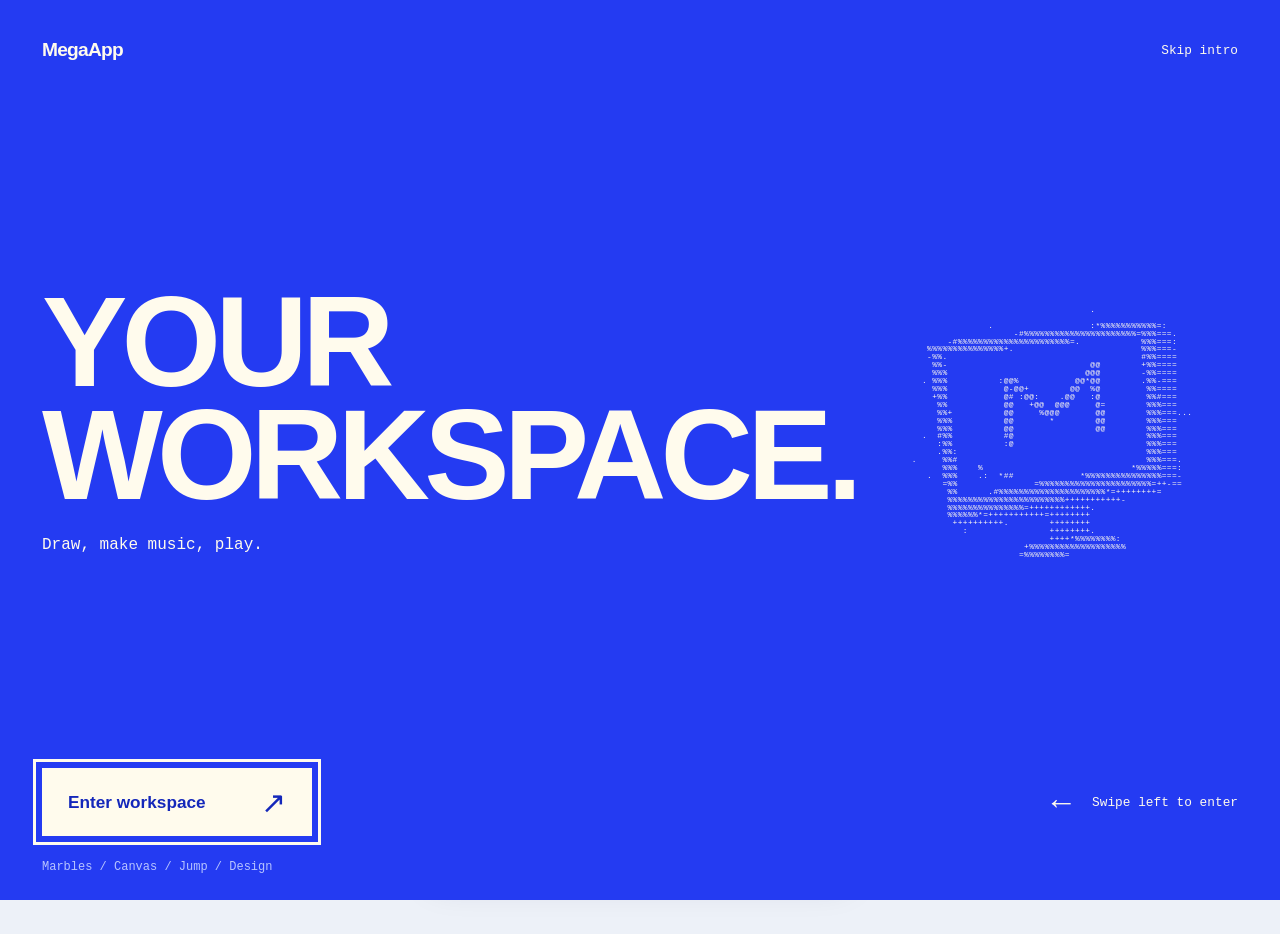
==== index.html @ a4632e6a "Publish working f4f7c495587e" ====
<!doctype html>
<html lang="en">
  <head>
    <meta charset="utf-8" />
    <meta
      name="viewport"
      content="width=device-width, initial-scale=1, viewport-fit=cover"
    />
    <meta name="theme-color" content="#3558f5" />
    <meta
      name="description"
      content="A personal creative playground for iPad, Pencil, and the web."
    />
    <meta name="apple-mobile-web-app-capable" content="yes" />
    <meta name="apple-mobile-web-app-status-bar-style" content="default" />
    <title>MegaApp · Working</title>
    <link rel="icon" href="./favicon.svg" type="image/svg+xml" />
    <link rel="apple-touch-icon" href="./icons/apple-touch-icon.png" />
    <link rel="manifest" href="./manifest.webmanifest" />
    <link rel="stylesheet" href="./styles.css" />
    <link rel="stylesheet" href="./files-demo.css" />
    <link rel="stylesheet" href="./reading.css" />
    <link rel="stylesheet" href="./meta.css" />
  </head>
  <body>
    <div class="app-shell">
      <header class="topbar">
        <a class="brand" href="./" aria-label="MegaApp home"
          ><span class="brand-mark" aria-hidden="true">m</span
          ><span>MegaApp</span><span class="edition">Working</span></a
        >
        <div class="topbar-actions">
          <span id="connection-status" class="connection">Online</span
          ><button id="install-help" class="quiet-button">Add to iPad</button>
        </div>
      </header>
      <nav class="dock" aria-label="Playground" role="tablist">
        <button
          class="dock-button selected"
          id="tab-marble"
          role="tab"
          aria-selected="true"
          aria-controls="panel-marble"
          data-panel="marble"
        >
          <svg viewBox="0 0 24 24" aria-hidden="true">
            <circle cx="8" cy="7" r="3" />
            <circle cx="17" cy="13" r="2" />
            <path d="m3 14 10 5 8-4" /></svg
          ><span>Marbles</span>
        </button>
        <button
          class="dock-button"
          id="tab-jump"
          role="tab"
          aria-selected="false"
          aria-controls="panel-jump"
          tabindex="-1"
          data-panel="jump"
        >
          <svg viewBox="0 0 24 24" aria-hidden="true">
            <path
              d="M3 20h6m6 0h6M7 14l4-7 4 4 3-1M11 7l-1-3m1 3 4-2M11 13l-1 5m3-5 3 5"
            />
            <circle cx="15" cy="3" r="1.5" /></svg
          ><span>Jump</span>
        </button>
        <button
          class="dock-button"
          id="tab-canvas"
          role="tab"
          aria-selected="false"
          aria-controls="panel-canvas"
          tabindex="-1"
          data-panel="canvas"
        >
          <svg viewBox="0 0 24 24" aria-hidden="true">
            <path d="m5 17 12-12 3 3-12 12-4 1Z M14 8l3 3" /></svg
          ><span>Canvas</span>
        </button>
        <button
          class="dock-button"
          id="tab-files"
          role="tab"
          aria-selected="false"
          aria-controls="panel-files"
          tabindex="-1"
          data-panel="files"
        >
          <svg viewBox="0 0 24 24" aria-hidden="true">
            <path d="M3 7h7l2 2h9v11H3Z M3 7V4h7l2 3" />
            <path d="M8 14h8 M8 17h5" /></svg
          ><span>Files</span>
        </button>
        <button class="dock-button" id="tab-reading" role="tab" aria-selected="false" aria-controls="panel-reading" tabindex="-1" data-panel="reading"><svg viewBox="0 0 24 24" aria-hidden="true"><path d="M5 3h10l4 4v14H5Z M14 3v5h5 M8 12h8 M8 16h6" /></svg><span>Reading</span></button>
        <button
          class="dock-button"
          id="tab-device"
          role="tab"
          aria-selected="false"
          aria-controls="panel-device"
          tabindex="-1"
          data-panel="device"
        >
          <svg viewBox="0 0 24 24" aria-hidden="true">
            <rect x="6" y="3" width="12" height="18" rx="3" />
            <path d="M10 17h4" /></svg
          ><span>Device</span>
        </button>
        <button
          class="dock-button"
          id="tab-state"
          role="tab"
          aria-selected="false"
          aria-controls="panel-state"
          tabindex="-1"
          data-panel="state"
        >
          <svg viewBox="0 0 24 24" aria-hidden="true">
            <path d="m12 3 9 5-9 5-9-5Z m-9 9 9 5 9-5 M3 16l9 5 9-5" /></svg
          ><span>State</span>
        </button>
        <button
          class="dock-button"
          id="tab-design"
          role="tab"
          aria-selected="false"
          aria-controls="panel-design"
          tabindex="-1"
          data-panel="design"
        >
          <svg viewBox="0 0 24 24" aria-hidden="true">
            <path
              d="M12 5v15M3 4h5a4 4 0 0 1 4 2 4 4 0 0 1 4-2h5v15h-5a4 4 0 0 0-4 2 4 4 0 0 0-4-2H3Z"
            /></svg
          ><span>Design</span>
        </button>
        <span class="dock-spacer"></span
        ><button
          id="theme-toggle"
          class="dock-button"
          aria-label="Switch color theme"
        >
          <svg viewBox="0 0 24 24" aria-hidden="true">
            <path d="M19 14A8 8 0 0 1 10 5a8 8 0 1 0 9 9Z" /></svg
          ><span>Theme</span>
        </button>
      </nav>
      <main>
        <section
          id="panel-marble"
          class="panel marble-panel"
          role="tabpanel"
          aria-labelledby="tab-marble"
        >
          <div class="panel-heading marble-heading">
            <div>
              <h1>Marble Music</h1>
              <p>Draw a line. Let a little melody fall.</p>
            </div>
            <button
              id="marble-play"
              class="primary-button marble-play"
              aria-pressed="false"
              disabled
            >
              Play
            </button>
          </div>
          <div class="marble-toolbar" aria-label="Marble tools">
            <div class="segmented">
              <button id="marble-tool-draw" class="active" aria-pressed="true">
                Draw rails
              </button>
              <button id="marble-tool-drop" aria-pressed="false">
                Drop marbles
              </button>
            </div>
            <label class="marble-note-control"
              >Next rail
              <select id="marble-note">
                <option value="0">C4</option>
                <option value="1">D4</option>
                <option value="2">E4</option>
                <option value="3">G4</option>
                <option value="4">A4</option>
                <option value="5">C5</option>
                <option value="6">D5</option>
                <option value="7">E5</option>
              </select>
            </label>
            <div class="toolbar-spacer"></div>
            <button id="marble-undo" class="quiet-button" disabled>Undo</button>
            <button id="marble-clear" class="quiet-button">Clear</button>
          </div>
          <div class="marble-workspace">
            <div id="marble-stage" class="marble-stage">
              <canvas
                id="marble-canvas"
                tabindex="0"
                aria-label="Marble Music board. Draw rails or drop marbles with Pencil, touch, or mouse. Use the controls to play. Keyboard: Space to play or pause, Command Z to undo."
              ></canvas>
            </div>
            <aside class="marble-instrument" aria-label="Instrument controls">
              <div class="marble-control-title">
                <h2>A tiny instrument</h2>
                <span class="marble-note-symbol" aria-hidden="true">♫</span>
              </div>
              <button
                id="marble-sound"
                class="quiet-button marble-sound"
                aria-pressed="true"
              >
                Sound on
              </button>
              <label class="marble-slider"
                >Gravity
                <output id="marble-gravity-value" for="marble-gravity"
                  >600</output
                >
                <input
                  id="marble-gravity"
                  type="range"
                  min="100"
                  max="1200"
                  step="1"
                  value="600"
                />
              </label>
              <label class="marble-slider"
                >Volume
                <output id="marble-volume-value" for="marble-volume"
                  >35%</output
                >
                <input
                  id="marble-volume"
                  type="range"
                  min="0"
                  max="1"
                  step="0.01"
                  value="0.35"
                />
              </label>
              <p id="marble-instruction" class="marble-instruction">
                Draw musical rails, then press Play. Choose Drop marbles to add
                your own.
              </p>
              <div class="marble-scene-actions">
                <button id="marble-reset" class="quiet-button">Restart</button>
                <button id="marble-demo" class="quiet-button">Load demo</button>
              </div>
              <div class="marble-file-actions">
                <button id="marble-export" class="quiet-button">
                  Save scene
                </button>
                <button id="marble-import" class="quiet-button">
                  Open scene
                </button>
                <input
                  id="marble-file"
                  type="file"
                  accept="application/json,.json"
                  hidden
                />
              </div>
            </aside>
          </div>
          <footer class="marble-footer">
            <span id="marble-status" role="status"
              >Getting the marbles ready…</span
            >
            <div class="marble-counters">
              <span><output id="marble-ball-count">0</output> marbles</span
              ><span><output id="marble-hit-count">0</output> notes</span>
            </div>
          </footer>
        </section>
        <section
          id="panel-jump"
          class="panel platformer-panel"
          role="tabpanel"
          aria-labelledby="tab-jump"
          hidden
        >
          <div class="panel-heading platformer-heading">
            <div>
              <h1>Pocket Jump</h1>
              <p>Run, jump, grab coins. Reach the flag.</p>
            </div>
            <div class="platformer-actions">
              <button
                id="platformer-sound"
                class="quiet-button"
                aria-pressed="true"
              >
                Sound on
              </button>
              <button id="platformer-restart" class="quiet-button">
                Restart
              </button>
              <button id="platformer-play" class="primary-button">Start</button>
            </div>
          </div>
          <div class="platformer-machine">
            <div class="platformer-hud" aria-label="Game score">
              <span>Score <output id="platformer-score">0</output></span>
              <span>Coins <output id="platformer-coins">0</output></span>
              <span>Lives <output id="platformer-lives">3</output></span>
            </div>
            <div id="platformer-stage" class="platformer-stage">
              <canvas
                id="platformer-canvas"
                tabindex="0"
                aria-label="Pocket Jump game. Use left and right arrows or A and D to move. Space, up arrow, or W to jump. On a touchscreen use the move and Jump buttons below."
                aria-describedby="platformer-status"
              ></canvas>
              <div id="platformer-overlay" class="platformer-overlay">
                <div class="platformer-prompt">
                  <h2 id="platformer-overlay-title">A little adventure.</h2>
                  <p id="platformer-overlay-text">
                    Jump over gaps and stomp the blobs. Three lives, one flag.
                  </p>
                  <button id="platformer-action" class="primary-button">
                    Start
                  </button>
                </div>
              </div>
            </div>
            <div class="platformer-controls" aria-label="Touch game controls">
              <div class="platformer-directions">
                <button
                  id="platformer-left"
                  class="platformer-pad"
                  aria-label="Move left"
                  aria-pressed="false"
                >
                  <span aria-hidden="true">←</span>
                </button>
                <button
                  id="platformer-right"
                  class="platformer-pad"
                  aria-label="Move right"
                  aria-pressed="false"
                >
                  <span aria-hidden="true">→</span>
                </button>
              </div>
              <span class="platformer-touch-hint"
                >Hold to move. Tap to jump.</span
              >
              <button
                id="platformer-jump"
                class="platformer-pad platformer-jump"
                aria-label="Jump"
                aria-pressed="false"
              >
                Jump <span aria-hidden="true">↑</span>
              </button>
            </div>
          </div>
          <footer class="platformer-footer">
            <span id="platformer-status" role="status"
              >Your adventure is ready.</span
            >
            <span class="platformer-keyboard-hint"
              >Keyboard: ← → or A D · Space to jump</span
            >
          </footer>
        </section>
        <section
          id="panel-canvas"
          class="panel canvas-panel"
          role="tabpanel"
          aria-labelledby="tab-canvas"
          hidden
        >
          <div class="panel-heading">
            <div>
              <h1>A little room to make things.</h1>
              <p>Pencil, finger, mouse. Try a mark.</p>
            </div>
            <button id="canvas-fullscreen" class="quiet-button">
              Fullscreen
            </button>
          </div>
          <div class="canvas-toolbar" aria-label="Drawing controls">
            <div class="segmented">
              <button id="tool-draw" class="active" aria-pressed="true">
                Draw</button
              ><button id="tool-erase" aria-pressed="false">Erase</button>
            </div>
            <label class="color-control"
              >Ink <input type="color" id="ink-color" value="#3558f5"
            /></label>
            <label class="width-control"
              >Size
              <input
                type="range"
                id="brush-size"
                min="1"
                max="48"
                value="8"
              /><output id="brush-value" for="brush-size">8</output></label
            >
            <label class="toggle-control"
              ><input type="checkbox" id="pressure-toggle" checked />
              Pressure</label
            >
            <label class="toggle-control"
              ><input type="checkbox" id="pen-only" /> Pencil only</label
            >
            <div class="toolbar-spacer"></div>
            <button id="undo" class="quiet-button" disabled>Undo</button
            ><button id="redo" class="quiet-button" disabled>Redo</button
            ><button id="clear-canvas" class="quiet-button">Clear</button>
          </div>
          <div class="canvas-workspace">
            <div class="canvas-stage" id="canvas-stage">
              <canvas
                id="drawing-canvas"
                aria-label="Drawing canvas. Use Pencil, touch, or mouse. Keyboard shortcuts: Command Z to undo; plus and minus to zoom."
                tabindex="0"
              ></canvas>
              <div class="canvas-welcome" id="canvas-welcome">
                <span class="welcome-spark" aria-hidden="true">✳</span
                ><strong>Hey. What happens if…</strong
                ><span>Make a mark and find out.</span>
              </div>
              <div class="zoom-controls">
                <button id="zoom-out" aria-label="Zoom out">−</button
                ><output id="zoom-value">100%</output
                ><button id="zoom-in" aria-label="Zoom in">+</button
                ><button id="zoom-fit">Fit</button>
              </div>
            </div>
            <aside class="input-rack" aria-label="Live input">
              <div class="rack-heading">
                <h2>Under your fingertips</h2>
                <span id="pointer-type" class="small-badge">Waiting</span>
              </div>
              <div class="pressure-meter">
                <span>Pressure</span><strong id="pressure-value">0.00</strong>
                <div class="meter-track"><span id="pressure-fill"></span></div>
              </div>
              <dl class="telemetry">
                <div>
                  <dt>Position</dt>
                  <dd id="pointer-position">—</dd>
                </div>
                <div>
                  <dt>Tilt</dt>
                  <dd id="pointer-tilt">—</dd>
                </div>
                <div>
                  <dt>Altitude</dt>
                  <dd id="pointer-altitude">—</dd>
                </div>
                <div>
                  <dt>Azimuth</dt>
                  <dd id="pointer-azimuth">—</dd>
                </div>
                <div>
                  <dt>Twist</dt>
                  <dd id="pointer-twist">—</dd>
                </div>
                <div>
                  <dt>Contact</dt>
                  <dd id="pointer-contact">—</dd>
                </div>
                <div>
                  <dt>Samples</dt>
                  <dd id="pointer-samples">—</dd>
                </div>
                <div>
                  <dt>Prediction</dt>
                  <dd id="pointer-prediction">—</dd>
                </div>
                <div>
                  <dt>Display</dt>
                  <dd id="display-density">—</dd>
                </div>
              </dl>
              <p class="rack-note">
                Two fingers to pan and zoom. Predicted marks are a preview; only
                actual input is saved to your export.
              </p>
              <div class="export-actions">
                <button id="export-png" class="primary-button">
                  Save image</button
                ><button id="export-svg" class="quiet-button">Save SVG</button
                ><button id="share-canvas" class="quiet-button">Share</button>
              </div>
            </aside>
          </div>
          <footer class="canvas-footer">
            <span id="canvas-summary">Your canvas is ready.</span
            ><span>960 × 640</span>
          </footer>
        </section>
        <section id="panel-reading" class="panel reading-panel" role="tabpanel" aria-labelledby="tab-reading" hidden>
          <div id="reading-surface" class="reading-surface" tabindex="0" role="application" aria-label="PDF and scratch workspace. Pencil draws; fingers move. Use the tool options to draw with a finger.">
            <canvas id="reading-canvas" aria-label="PDF pages and handwritten notes"></canvas>
          </div>
          <button id="reading-menu" class="reading-document-button" aria-haspopup="dialog" aria-label="Open document menu">
            <svg viewBox="0 0 24 24" aria-hidden="true"><path d="M5 3h10l4 4v14H5Z M14 3v5h5 M8 12h8 M8 16h6" /></svg>
            <span id="reading-title">Opening paper…</span><span aria-hidden="true">⌄</span>
          </button>
          <output id="reading-page-label" class="reading-position" aria-live="polite">Opening PDF…</output>
          <span id="reading-save-state" class="reading-save-state" role="status"></span>
          <div class="reading-toolbar" aria-label="PDF drawing tools">
            <button id="reading-tool-pen" aria-label="Pen" title="Pen (P)" aria-pressed="true"><svg viewBox="0 0 24 24" aria-hidden="true"><path d="m5 16 11-11 3 3-11 11-5 2Z M13 8l3 3" /></svg><span>Pen</span></button>
            <button id="reading-tool-highlight" aria-label="Highlighter" title="Highlighter (H)" aria-pressed="false"><svg viewBox="0 0 24 24" aria-hidden="true"><path d="m8 15 7-10 4 4-10 7Z M8 15l-3 4h5l2-3 M3 21h18" /></svg><span>Highlight</span></button>
            <button id="reading-tool-erase" aria-label="Eraser" title="Eraser (E)" aria-pressed="false"><svg viewBox="0 0 24 24" aria-hidden="true"><path d="m4 14 10-10 7 7-10 10H7Z M9 9l7 7 M11 21h10" /></svg><span>Erase</span></button>
            <button id="reading-tool-move" aria-label="Move workspace" title="Move (V)" aria-pressed="false"><svg viewBox="0 0 24 24" aria-hidden="true"><path d="M12 3v18 M3 12h18 M8 7l4-4 4 4 M8 17l4 4 4-4 M7 8l-4 4 4 4 M17 8l4 4-4 4" /></svg><span>Move</span></button>
            <span class="reading-tool-divider" aria-hidden="true"></span>
            <button id="reading-tool-options-button" aria-label="Ink and input options" title="Ink and input options" aria-expanded="false" aria-controls="reading-tool-options"><span id="reading-color-swatch" class="reading-color-swatch"></span></button>
            <button id="reading-undo" aria-label="Undo" title="Undo" disabled><svg viewBox="0 0 24 24" aria-hidden="true"><path d="M8 5 3 10l5 5 M3 10h10a7 7 0 0 1 7 7v3" /></svg></button>
            <button id="reading-redo" aria-label="Redo" title="Redo" disabled><svg viewBox="0 0 24 24" aria-hidden="true"><path d="m16 5 5 5-5 5 M21 10H11a7 7 0 0 0-7 7v3" /></svg></button>
          </div>
          <div id="reading-tool-options" class="reading-tool-options" hidden>
            <div class="reading-ink-options"><label for="reading-color">Color</label><input id="reading-color" type="color" value="#182b49" /><label for="reading-size">Size</label><input id="reading-size" type="range" min="1" max="40" step="1" value="2" /><output id="reading-size-label">2</output></div>
            <label class="reading-finger-option"><input id="reading-finger" type="checkbox" /> Draw with a finger</label>
            <p>Otherwise, fingers pan and pinch to zoom.</p>
          </div>
          <input id="reading-file" type="file" accept="application/pdf,.pdf" hidden />
          <dialog id="reading-document-dialog" class="reading-document-dialog" aria-labelledby="reading-dialog-title">
            <header class="reading-dialog-heading"><h2 id="reading-dialog-title">Document</h2><button id="reading-menu-close" class="quiet-button" aria-label="Close document menu">Done</button></header>
            <div class="reading-document-actions"><button id="reading-import" class="primary-button">Open PDF</button><button id="reading-new-copy" class="quiet-button" disabled>New working copy</button><button id="reading-download" class="quiet-button" disabled>Export marked PDF</button><button id="reading-original" class="quiet-button" disabled>Save original PDF</button><button id="reading-workspace-export" class="quiet-button" disabled>Back up workspace</button></div>
            <p class="reading-export-note">Outlined pages are the print area. PDF export keeps their original sizes and order, and includes your marks inside those boundaries. The workspace backup also keeps the surrounding scratch work.</p>
            <div class="reading-navigation"><button id="reading-prev" class="quiet-button" aria-label="Previous page" disabled>‹</button><form id="reading-page-form"><label for="reading-page-input">Page</label><input id="reading-page-input" type="number" min="1" value="1" aria-label="Page number" /><button class="quiet-button" type="submit">Go</button></form><button id="reading-next" class="quiet-button" aria-label="Next page" disabled>›</button><button id="reading-fit" class="quiet-button" disabled>Fit page</button><button id="reading-zoom-out" class="quiet-button" aria-label="Zoom out" disabled>−</button><span id="reading-zoom-label">100%</span><button id="reading-zoom-in" class="quiet-button" aria-label="Zoom in" disabled>+</button></div>
            <p id="reading-status" class="reading-status" role="status">Work saves on this device. Connect your library to sync it.</p>
            <section id="reading-conflict" class="reading-conflict" hidden aria-label="Workspace conflict"><h3>Two saved versions</h3><p>Another device has different work. Choose the version to continue; the other version will be kept as a separate working copy.</p><div><button id="reading-conflict-local" class="primary-button">Continue my work</button><button id="reading-conflict-remote" class="quiet-button">Use other-device work</button></div></section>
            <section class="reading-library" aria-label="PDF library"><div class="reading-library-heading"><h3>Library</h3><button id="reading-upload" class="primary-button" disabled>Sync workspace</button><button id="reading-refresh" class="quiet-button" disabled>Refresh</button></div><p id="reading-cache-warning" role="status" hidden></p><h4>On this device</h4><p id="reading-count"></p><div id="reading-local-list" class="reading-local-list"></div><h4>In GitHub library</h4><div id="reading-cloud-list" class="reading-cloud-list"></div><p id="reading-cloud-empty">Connect your private repository to open work from another device.</p></section>
            <details id="reading-setup" class="reading-setup"><summary>Library connection and settings</summary><div class="reading-connection"><p id="reading-account" class="reading-account">GitHub disconnected</p><label id="reading-key-label" for="reading-key">Repository key</label><input id="reading-key" type="password" autocomplete="off" autocapitalize="none" spellcheck="false" placeholder="Paste fine-grained key" /><button id="reading-connect" class="primary-button">Connect library</button><button id="reading-disconnect" class="quiet-button" hidden>Disconnect</button><p><a class="reading-guide" href="./reading/git-guide.html" target="_blank" rel="noopener">Get a repository key</a></p></div><label for="reading-repository">Repository location</label><input id="reading-repository" type="url" autocomplete="off" autocapitalize="none" spellcheck="false" /><button id="reading-save-repository" class="quiet-button">Save repository setting</button><p>The location also lives in State as MEGAAPP_ASSET_REPOSITORY. Your key stays in memory for up to one hour; reconnect after reloading.</p></details>
            <details id="reading-text-details" class="reading-text"><summary>Selectable text from this page</summary><pre id="reading-text"></pre></details>
          </dialog>
        </section>
        <section
          id="panel-files"
          class="panel files-panel"
          role="tabpanel"
          aria-labelledby="tab-files"
          hidden
        >
          <div class="panel-heading files-heading">
            <div>
              <h1>Files that travel with you.</h1>
              <p>Work here. Keep an original in Drive. Take a copy anywhere.</p>
            </div>
            <button id="files-walkthrough" class="primary-button">Start walkthrough</button>
          </div>
          <div class="files-simulation-note">
            <span class="files-simulation-badge">Interactive simulation</span>
            <p>Try it safely. These Drive copies live in this browser; no Google account is connected.</p>
          </div>
          <p id="files-session-warning" class="files-warning" role="status" hidden>
            Session only: this browser could not save files on this device. Export your work before closing this tab.
          </p>
          <div id="files-live-connection" class="files-live-connection" hidden>
            <div><strong id="files-live-title">Google Drive connection</strong><p id="files-live-detail">Checking the private Drive connection…</p></div>
            <div><button id="files-connect" class="primary-button" hidden>Connect for this session</button><button id="files-pick-drive" class="primary-button" hidden>Pick existing Drive file</button><button id="files-drive-refresh" class="quiet-button" hidden>Refresh Drive files</button><button id="files-disconnect" class="quiet-button" hidden>End Drive session</button></div>
          </div>
          <p id="files-picker-setup" class="files-warning" hidden>Choosing existing files needs the approved Google Picker setup: a restricted API key and the same Cloud project number. Local files remain available.</p>
          <p id="files-upload-setup" class="files-warning" hidden>Drive uploads need the private server’s recovery storage configured first. You can still open chosen Drive files, edit locally, and export your copies.</p>
          <div class="files-copy-map" aria-label="Where your file lives">
            <article class="files-place files-place-device">
              <div class="files-place-heading">
                <svg viewBox="0 0 32 32" aria-hidden="true"><rect x="4" y="5" width="24" height="17" rx="3"/><path d="M12 22v5m8-5v5M9 27h14"/></svg>
                <h2>This device</h2>
                <span id="files-device-state" class="files-place-state">Ready</span>
              </div>
              <div class="files-copy-sheet">
                <strong id="files-device-name">Your working copy</strong>
                <span id="files-device-detail">Open a file to keep it close.</span>
              </div>
              <p id="files-device-explanation">Edits stay on this device, even when you’re offline.</p>
            </article>
            <div id="files-bridge" class="files-bridge" aria-hidden="true">
              <svg viewBox="0 0 100 32"><path d="M3 16h92m-9-8 9 8-9 8"/></svg>
              <span id="files-bridge-label">Open · edit · save</span>
            </div>
            <article class="files-place files-place-drive">
              <div class="files-place-heading">
                <svg viewBox="0 0 32 32" aria-hidden="true"><path d="m12 4-9 16 5 8h18l4-8-9-16Z M12 4l9 16H3m5 8 5-8m17 0H13l8-16"/></svg>
                <h2>Google Drive</h2>
                <span id="files-drive-state" class="files-place-state">Simulation</span>
              </div>
              <div class="files-copy-sheet">
                <strong id="files-drive-name">Your original</strong>
                <span id="files-drive-detail">Save a file to make a Drive copy.</span>
              </div>
              <p id="files-drive-explanation">Opening checks the original for changes. Saving checks again.</p>
            </article>
          </div>
          <div class="files-demo-controls" aria-label="Simulation controls">
            <div class="files-network-state"><span id="files-network-dot" aria-hidden="true"></span><strong id="files-network-label">Simulated connection on</strong></div>
            <div class="files-simulation-actions">
              <button id="files-network" class="quiet-button" aria-pressed="false">Go offline</button>
              <button id="files-external" class="quiet-button" disabled>Change Drive copy</button>
              <button id="files-fail" class="quiet-button">Fail next upload</button>
            </div>
          </div>
          <div id="files-guide" class="files-guide" role="status">
            <span id="files-guide-title">See what happens to a file.</span>
            <p id="files-guide-text">Start a walkthrough, or bring in a file of your own. The simulation never removes your work.</p>
            <button id="files-guide-action" class="quiet-button" hidden></button>
          </div>
          <div class="files-workspace">
            <aside class="files-library" aria-label="Files on this device">
              <div class="files-library-heading"><h2>Your files</h2><span id="files-count">0</span></div>
              <div class="files-library-actions">
                <button id="files-new" class="quiet-button">New note</button>
                <button id="files-import" class="quiet-button">Import file</button>
                <input id="files-import-input" type="file" hidden />
              </div>
              <div id="files-list" class="files-list"></div>
              <button id="files-large" class="files-large-button">Try a 12 MiB file <span>A sample you can open and export</span></button>
              <p id="files-library-note" class="files-library-note">Files and earlier copies live outside the ordinary State values.</p>
            </aside>
            <div class="files-editor-area">
              <div id="files-empty" class="files-empty">
                <svg viewBox="0 0 80 90" aria-hidden="true"><path d="M16 6h31l17 17v58H16Z M47 6v17h17 M27 38h26m-26 10h26m-26 10h17"/></svg>
                <h2>A file in two places.</h2>
                <p>Open it, make a change, lose the connection.<br />Your work stays with you.</p>
              </div>
              <div id="files-editor-content" hidden>
                <div class="files-editor-heading">
                  <div><h2 id="files-editor-name"></h2><span id="files-editor-meta" class="files-editor-meta"></span></div>
                  <span id="files-status" class="files-status" role="status"></span>
                </div>
                <div class="files-editor-toolbar">
                  <button id="files-save" class="primary-button">Save to Drive</button>
                  <button id="files-refresh" class="quiet-button">Refresh</button>
                  <button id="files-export" class="quiet-button">Export all copies</button>
                </div>
                <p id="files-draft-status" class="files-draft-status" role="status"></p>
                <div id="files-draft-recovery" class="files-recovery" hidden>
                  <p>Your typing is still here, but this file changed elsewhere. Keep it as a new file or download it before opening another file.</p>
                  <div><button id="files-recover" class="primary-button">Keep typing as a new file</button><button id="files-download-typing" class="quiet-button">Download typing</button></div>
                </div>
                <label id="files-text-label" class="files-text-label" for="files-editor">Working copy</label>
                <textarea id="files-editor" class="files-editor" spellcheck="true" aria-describedby="files-draft-status"></textarea>
                <div id="files-binary" class="files-binary" hidden><svg viewBox="0 0 48 56" aria-hidden="true"><path d="M8 4h21l11 11v37H8Z M29 4v11h11 M18 29l-5 5 5 5m12-10 5 5-5 5"/></svg><strong id="files-binary-name"></strong><p>This file is kept as its original bytes. You can save, refresh, and export it.</p></div>
                <div id="files-conflict" class="files-conflict" hidden>
                  <div class="files-conflict-title"><h3>Two changes. Both kept.</h3><span class="files-status" data-status="conflict">Needs your choice</span></div>
                  <p id="files-conflict-description">Your working copy and the changed Drive original are safe. Compare them, then choose what to keep working on.</p>
                  <div class="files-comparison"><div><h4>Your working copy</h4><pre id="files-local-preview"></pre></div><div><h4 id="files-remote-heading">Changed Drive copy</h4><pre id="files-remote-preview"></pre></div></div>
                  <div class="files-conflict-actions"><button id="files-keep-both" class="primary-button">Keep both as files</button><button id="files-use-drive" class="quiet-button">Use Drive copy</button></div>
                  <p class="files-conflict-footnote">Use Drive copy also keeps your local draft in earlier copies and in your export.</p>
                </div>
                <details id="files-history" class="files-history"><summary>Earlier copies <span id="files-history-count">0</span></summary><div id="files-history-list"></div></details>
              </div>
            </div>
          </div>
          <details class="files-setup">
            <summary>How a real Drive connection will work</summary>
            <p>A private server keeps credentials outside files, ordinary State values, exports, and browser source. Google will ask you to approve access only to files you choose or create with MegaApp.</p>
            <p>Real setup needs your approval for the Google OAuth application and its redirect address. The first connection lasts for a server session. Persistent access would require a separate approval.</p>
          </details>
        </section>
        <section
          id="panel-device"
          class="panel document-panel"
          role="tabpanel"
          aria-labelledby="tab-device"
          hidden
        >
          <div class="panel-heading">
            <div>
              <h1>What can this device do?</h1>
              <p>Live checks for the browser you’re using.</p>
            </div>
            <button id="refresh-capabilities" class="quiet-button">
              Refresh
            </button>
          </div>
          <div id="device-summary" class="device-summary"></div>
          <div class="capability-filters">
            <label
              >Find a capability
              <input
                id="capability-search"
                type="search"
                placeholder="Pencil, audio, files…" /></label
            ><label
              >Show
              <select id="capability-filter">
                <option value="all">Everything</option>
                <option value="available">API exposed</option>
                <option value="unavailable">Not exposed</option>
              </select></label
            >
          </div>
          <div id="capability-list"></div>
          <div
            id="probe-output"
            class="probe-output"
            aria-live="polite"
            hidden
          ></div>
        </section>
        <section
          id="panel-state"
          class="panel document-panel"
          role="tabpanel"
          aria-labelledby="tab-state"
          hidden
        >
          <div class="panel-heading">
            <div>
              <h1>A few things to remember.</h1>
              <p>
                A small persistence experiment. Come back and your values will
                still be here.
              </p>
            </div>
            <span id="storage-status" class="small-badge">Loading</span>
          </div>
          <div class="state-actions">
            <button id="export-state" class="primary-button">
              Export sample</button
            ><button id="import-state" class="quiet-button">
              Import sample</button
            ><input
              id="state-file"
              type="file"
              accept="application/json,.json"
              hidden
            /><button id="reset-state" class="quiet-button">
              Reset sample
            </button>
          </div>
          <form id="variable-form" class="variable-form">
            <label
              >Name
              <input
                id="variable-name"
                required
                placeholder="apps.demo.tempo"
                autocomplete="off"
                maxlength="100" /></label
            ><label
              >Type
              <select id="variable-type">
                <option>string</option>
                <option>number</option>
                <option>boolean</option>
                <option>object</option>
                <option>array</option>
                <option>null</option>
              </select></label
            ><label class="value-label"
              >Value
              <input id="variable-value" value="" autocomplete="off" /></label
            ><button class="primary-button" type="submit">Save value</button>
            <p id="variable-error" class="form-error" role="alert" hidden></p>
          </form>
          <div id="variable-list" class="variable-list"></div>
          <p class="state-note">
            These are sample values for this device, not a credential store.
            Export a copy to move or back them up. Production state and cloud
            sync come later.
          </p>
        </section>
        <section
          id="panel-design"
          class="panel design-panel"
          role="tabpanel"
          aria-labelledby="tab-design"
          hidden
        >
          <div class="panel-heading design-heading">
            <div>
              <h1>Design reading</h1>
              <p>Care &amp; consequence: our interactive Jony Ive study.</p>
            </div>
            <div class="design-reading-actions">
              <button id="intro-replay" class="quiet-button">Try intro</button>
              <a
                class="quiet-button design-open"
                href="./reading/care-and-consequence.html"
                target="_blank"
                rel="noopener"
                >Open full page</a
              >
            </div>
          </div>
          <iframe
            id="design-reader"
            class="design-reader"
            title="Care and consequence, an interactive field guide to Jony Ive"
            src="./reading/care-and-consequence.html"
            loading="lazy"
          ></iframe>
        </section>
      </main>
    </div>
    <div
      id="workspace-intro"
      class="workspace-intro"
      role="dialog"
      aria-modal="true"
      aria-labelledby="intro-title"
      tabindex="-1"
      hidden
    >
      <div class="intro-topline">
        <span class="intro-brand">MegaApp</span>
        <button id="intro-skip" class="intro-skip">Skip intro</button>
      </div>
      <div class="intro-composition">
        <div class="intro-copy">
          <h1 id="intro-title">Your<br />workspace.</h1>
          <p>Draw, make music, play.</p>
        </div>
        <canvas
          id="intro-art"
          class="intro-art"
          role="img"
          aria-label="An original ASCII computer with a luminous M on its screen"
        ></canvas>
      </div>
      <div class="intro-entry">
        <button id="intro-enter" class="intro-enter">
          Enter workspace <span aria-hidden="true">↗</span>
        </button>
        <span class="intro-swipe"
          ><span aria-hidden="true">←</span> Swipe left to enter</span
        >
      </div>
      <p class="intro-tools">Marbles / Canvas / Jump / Design</p>
      <div class="intro-blade" aria-hidden="true"></div>
    </div>
    <div id="toast" class="toast" role="status" hidden></div>
    <dialog id="files-picker-dialog" class="files-picker-dialog" aria-labelledby="files-picker-title">
      <h2 id="files-picker-title">Choose an existing Drive file</h2>
      <p>Google’s chooser opens in a separate window. Choose one uploaded file to give MegaApp access to that file. Your current working copy stays safe here.</p>
      <p id="files-picker-status" class="files-picker-status" role="status">The chooser is ready to open.</p>
      <div class="files-picker-actions"><a id="files-picker-open" class="primary-button" target="_blank" rel="noopener noreferrer">Open Google chooser</a><button id="files-picker-cancel" class="quiet-button" type="button">Cancel</button></div>
    </dialog>
    <dialog id="install-dialog" aria-labelledby="install-title">
      <form method="dialog">
        <button class="dialog-close quiet-button" aria-label="Close">
          Close
        </button>
      </form>
      <h2 id="install-title">Add MegaApp to your Home Screen</h2>
      <p>
        In Safari or Chrome on iPad, open the Share menu and choose
        <strong>Add to Home Screen</strong>. Enable
        <strong>Open as Web App</strong> if offered.
      </p>
      <p>After the first connected visit, the playground can open offline.</p>
      <p>
        Each browser and the Home Screen app keep separate local values. Export
        and import a sample snapshot to move them between contexts.
      </p>
    </dialog>
    <script type="module" src="./src/app.js"></script>
  </body>
</html>
---- styles.css ----
:root {
  color-scheme: light;
  --paper: #edf1f8;
  --surface: #fff;
  --ink: #19243c;
  --muted: #60708b;
  --line: #dbe2ee;
  --accent: #3558f5;
  --accent-soft: #e9edff;
  --stage: #e3e9f3;
  --warning: #99421e;
  --success: #14634c;
  font-family: -apple-system, BlinkMacSystemFont, "Helvetica Neue", sans-serif;
  font-size: 16px;
  background: var(--paper);
  color: var(--ink);
}
* {
  box-sizing: border-box;
}
body {
  margin: 0;
}
.marble-panel {
  --marble-board: #e8e7fc;
  --marble-line: #d5d3ed;
  --marble-ink: #253157;
  min-height: calc(100dvh - 64px);
}
.marble-heading h1 {
  font-family:
    ui-rounded,
    -apple-system,
    BlinkMacSystemFont,
    sans-serif;
  font-weight: 720;
  letter-spacing: -0.045em;
  font-size: clamp(1.75rem, 2.7vw, 2.4rem);
}
.marble-play {
  min-width: 100px;
  min-height: 46px;
  font-size: 1rem;
  border-radius: 14px;
}
.marble-play[aria-pressed="true"] {
  background: #7960d9;
  color: white;
}
.marble-toolbar {
  display: flex;
  align-items: center;
  gap: 14px;
  flex-wrap: wrap;
  padding: 12px 14px;
  background: var(--surface);
  border: 1px solid var(--line);
  border-radius: 16px 16px 0 0;
}
.marble-note-control {
  display: flex;
  gap: 9px;
  align-items: center;
  color: var(--muted);
  font-size: 0.875rem;
}
.marble-note-control select {
  padding: 7px 36px 7px 10px;
  min-height: 44px;
}
.marble-workspace {
  display: grid;
  grid-template-columns: minmax(0, 1fr) 224px;
  border: 1px solid var(--line);
  border-top: 0;
  border-radius: 0 0 16px 16px;
  overflow: hidden;
}
.marble-stage {
  position: relative;
  width: 100%;
  min-width: 0;
  min-height: 500px;
  aspect-ratio: 3 / 2;
  overflow: hidden;
  isolation: isolate;
  background: var(--marble-board);
}
.marble-stage canvas {
  display: block;
  width: 100%;
  height: 100%;
  position: absolute;
  inset: 0;
  touch-action: none;
  user-select: none;
  -webkit-user-select: none;
  -webkit-touch-callout: none;
}
.marble-instrument {
  background: var(--surface);
  padding: 22px 18px;
  border-left: 1px solid var(--line);
  display: flex;
  flex-direction: column;
  gap: 24px;
  min-width: 0;
}
.marble-control-title {
  display: flex;
  align-items: center;
  justify-content: space-between;
  gap: 8px;
}
.marble-note-symbol {
  font-size: 28px;
  color: #7960d9;
  line-height: 1;
}
.marble-sound {
  background: var(--paper);
  border: 1px solid var(--line);
}
.marble-sound[aria-pressed="true"] {
  color: var(--accent);
  background: var(--accent-soft);
  border-color: transparent;
}
.marble-slider {
  display: grid;
  grid-template-columns: 1fr auto;
  align-items: center;
  gap: 12px;
  color: var(--muted);
  font-size: 0.875rem;
}
.marble-slider output {
  color: var(--ink);
  font-variant-numeric: tabular-nums;
}
.marble-slider input[type="range"] {
  grid-column: 1 / -1;
  width: 100%;
  margin: 0;
  min-height: 44px;
}
.marble-instruction {
  color: var(--muted);
  font-size: 0.875rem;
}
.marble-scene-actions,
.marble-file-actions {
  display: grid;
  gap: 6px;
  grid-template-columns: 1fr 1fr;
}
.marble-scene-actions {
  margin-top: auto;
}
.marble-file-actions {
  padding-top: 15px;
  border-top: 1px solid var(--line);
  gap: 2px;
}
.marble-scene-actions button,
.marble-file-actions button {
  padding: 8px 4px;
  font-size: 0.8125rem;
}
.marble-footer {
  display: flex;
  align-items: start;
  justify-content: space-between;
  gap: 12px;
  padding: 16px 3px;
  color: var(--muted);
  font-size: 0.8125rem;
  line-height: 1.5;
}
.marble-counters {
  display: flex;
  gap: 18px;
  white-space: nowrap;
}
.marble-counters output {
  color: var(--ink);
  font-variant-numeric: tabular-nums;
}
.platformer-heading h1 {
  font-family:
    ui-rounded,
    -apple-system,
    BlinkMacSystemFont,
    sans-serif;
  font-weight: 750;
  letter-spacing: -0.045em;
  font-size: clamp(1.75rem, 2.7vw, 2.4rem);
}
.platformer-actions {
  display: flex;
  align-items: center;
  gap: 6px;
}
.platformer-actions .primary-button {
  min-width: 90px;
  min-height: 44px;
}
.platformer-machine {
  border: 1px solid var(--line);
  border-radius: 16px;
  overflow: hidden;
  background: var(--surface);
}
.platformer-hud {
  display: flex;
  gap: 28px;
  padding: 12px 20px;
  font-size: 0.875rem;
  color: var(--muted);
  border-bottom: 1px solid #173e5120;
}
.platformer-hud span {
  display: flex;
  align-items: center;
  gap: 9px;
}
.platformer-hud output {
  color: var(--ink);
  font-weight: 700;
  font-variant-numeric: tabular-nums;
}
.platformer-stage {
  position: relative;
  width: 100%;
  aspect-ratio: 16 / 9;
  max-height: min(580px, calc(100dvh - 380px));
  min-height: 180px;
  background: #87cfea;
  overflow: hidden;
  isolation: isolate;
}
.platformer-stage canvas {
  position: absolute;
  inset: 0;
  display: block;
  width: 100%;
  height: 100%;
  touch-action: none;
}
.platformer-stage canvas:focus-visible {
  outline-offset: -4px;
}
.platformer-overlay {
  position: absolute;
  inset: 0;
  display: grid;
  place-items: center;
  padding: 16px;
  background: #173e511c;
}
.platformer-prompt {
  text-align: center;
  max-width: 340px;
  padding: 22px 26px;
  color: #173e51;
  background: #ffffffef;
  border: 2px solid #173e5125;
  border-radius: 14px;
  box-shadow: 0 7px 0 #173e5112;
}
.platformer-prompt h2 {
  font-size: clamp(1.1rem, 2vw, 1.5rem);
  font-family:
    ui-rounded,
    -apple-system,
    BlinkMacSystemFont,
    sans-serif;
  font-weight: 750;
}
.platformer-prompt p {
  margin: 8px 0 16px;
  font-size: 0.875rem;
}
.platformer-prompt .primary-button {
  min-width: 116px;
  min-height: 44px;
}
.platformer-controls {
  display: flex;
  align-items: center;
  justify-content: space-between;
  gap: 16px;
  padding: 12px 18px max(12px, env(safe-area-inset-bottom));
  background: var(--surface);
  border-top: 1px solid var(--line);
  user-select: none;
  -webkit-user-select: none;
  -webkit-touch-callout: none;
}
.platformer-directions {
  display: flex;
  gap: 12px;
}
.platformer-pad {
  display: inline-flex;
  align-items: center;
  justify-content: center;
  min-width: 70px;
  min-height: 60px;
  border-radius: 13px;
  background: var(--paper);
  color: var(--ink);
  border: 1px solid var(--line);
  box-shadow: 0 4px 0 var(--line);
  font-size: 1.5rem;
  font-weight: 650;
  touch-action: none;
}
.platformer-pad[aria-pressed="true"],
.platformer-pad:active {
  transform: translateY(3px);
  box-shadow: 0 1px 0 var(--line);
  background: var(--accent-soft);
}
.platformer-jump {
  gap: 14px;
  min-width: 128px;
  background: #55b884;
  border-color: #349564;
  color: #102f24;
  box-shadow: 0 4px 0 #349564;
  font-size: 1.1rem;
}
.platformer-jump[aria-pressed="true"],
.platformer-jump:active {
  background: #76cea0;
  box-shadow: 0 1px 0 #349564;
}
.platformer-touch-hint {
  font-size: 0.8125rem;
  color: var(--muted);
}
.platformer-footer {
  display: flex;
  justify-content: space-between;
  gap: 14px;
  color: var(--muted);
  padding: 15px 3px;
  font-size: 0.8125rem;
  line-height: 1.5;
}
.platformer-stage,
.platformer-stage canvas {
  -webkit-user-select: none;
  user-select: none;
  -webkit-touch-callout: none;
}
:root[data-theme="dark"] .marble-panel {
  --marble-board: #28273f;
  --marble-line: #47465d;
  --marble-ink: #eeeaff;
}
@media (min-width: 761px) and (max-width: 980px) {
  .marble-workspace {
    grid-template-columns: minmax(0, 1fr);
  }
  .marble-instrument {
    display: grid;
    grid-template-columns: repeat(3, minmax(0, 1fr));
    gap: 18px;
    border-left: 0;
    border-top: 1px solid var(--line);
  }
  .marble-control-title {
    grid-column: 1 / 3;
  }
  .marble-file-actions {
    grid-column: 2 / 4;
    border: 0;
    padding-top: 0;
  }
}
button,
input,
select,
textarea {
  font: inherit;
}
button,
a,
input,
select {
  touch-action: manipulation;
}
button {
  cursor: pointer;
}
button:disabled {
  cursor: default;
  opacity: 0.42;
}
button {
  border: 0;
}
button:focus-visible,
a:focus-visible,
input:focus-visible,
select:focus-visible,
canvas:focus-visible {
  outline: 3px solid var(--accent);
  outline-offset: 3px;
}
/* Keep the board's focus cue inside the clipped drawing surface. */
canvas:focus-visible {
  outline-color: #3558f5;
  outline-offset: -4px;
}
a {
  color: var(--accent);
}
[hidden] {
  display: none !important;
}
h1,
h2,
p {
  margin: 0;
}
h1 {
  font-size: clamp(1.35rem, 2.2vw, 1.8rem);
  font-weight: 650;
  letter-spacing: -0.035em;
  line-height: 1.2;
}
h2 {
  font-size: 1rem;
  line-height: 1.4;
  font-weight: 650;
}
p {
  line-height: 1.5;
}
.app-shell {
  display: grid;
  grid-template-columns: minmax(0, 1fr);
  grid-template-rows: minmax(0, 1fr);
  min-height: 100svh;
  min-height: 100dvh;
  padding-top: env(safe-area-inset-top);
  padding-left: env(safe-area-inset-left);
  padding-right: env(safe-area-inset-right);
  touch-action: pan-y pinch-zoom;
}
.app-shell > .topbar,
.app-shell > .dock {
  display: none;
}
.topbar {
  grid-column: 1/-1;
  display: flex;
  align-items: center;
  justify-content: space-between;
  padding: 0 24px;
  background: var(--surface);
  border-bottom: 1px solid var(--line);
  gap: 12px;
}
.brand {
  display: flex;
  align-items: center;
  gap: 10px;
  color: var(--ink);
  text-decoration: none;
  font-size: 1.15rem;
  font-weight: 700;
  letter-spacing: -0.025em;
  white-space: nowrap;
}
.brand-mark {
  display: grid;
  place-items: center;
  background: var(--accent);
  color: #fff;
  width: 30px;
  height: 30px;
  border-radius: 9px;
  font-size: 24px;
  line-height: 1;
}
.edition {
  font-size: 0.875rem;
  color: var(--muted);
  font-weight: 450;
  letter-spacing: 0;
  margin-left: 6px;
}
.topbar-actions {
  display: flex;
  align-items: center;
  gap: 18px;
  flex-wrap: wrap;
  justify-content: flex-end;
  min-width: 0;
}
#update-app {
  color: var(--accent);
  background: var(--accent-soft);
}
.connection {
  font-size: 0.875rem;
  color: var(--muted);
}
.dock {
  display: flex;
  flex-direction: column;
  align-items: stretch;
  gap: 9px;
  padding: 18px 7px;
  background: var(--surface);
  border-right: 1px solid var(--line);
}
.dock-button {
  display: flex;
  flex-direction: column;
  align-items: center;
  justify-content: center;
  gap: 7px;
  min-height: 66px;
  color: var(--muted);
  background: transparent;
  font-size: 0.75rem;
  border-radius: 14px;
}
.dock-button svg {
  width: 23px;
  height: 23px;
  fill: none;
  stroke: currentColor;
  stroke-width: 1.65;
  stroke-linecap: round;
  stroke-linejoin: round;
}
.dock-button.selected {
  color: var(--accent);
  background: var(--accent-soft);
}
.dock-spacer {
  flex: 1;
}
main {
  min-width: 0;
}
.panel {
  padding: 24px 28px;
}
.panel-heading {
  display: flex;
  justify-content: space-between;
  align-items: center;
  gap: 18px;
  margin-bottom: 22px;
}
.panel-heading p {
  color: var(--muted);
  font-size: 0.95rem;
  margin-top: 6px;
}
.quiet-button,
.primary-button {
  border-radius: 9px;
  min-height: 44px;
  padding: 9px 13px;
  white-space: nowrap;
  font-size: 0.875rem;
  font-weight: 550;
  background: transparent;
  color: var(--ink);
}
.quiet-button:hover {
  background: var(--accent-soft);
  color: var(--accent);
}
.primary-button {
  background: var(--accent);
  color: #fff;
}
.primary-button:hover {
  filter: brightness(1.07);
}
.canvas-panel {
  display: flex;
  flex-direction: column;
  min-height: 100dvh;
  padding-bottom: env(safe-area-inset-bottom, 16px);
}
.canvas-toolbar {
  display: flex;
  align-items: center;
  gap: 16px;
  min-height: 64px;
  padding: 10px 14px;
  background: var(--surface);
  border: 1px solid var(--line);
  border-radius: 15px 15px 0 0;
  flex-wrap: wrap;
}
.segmented {
  display: flex;
  background: var(--paper);
  padding: 3px;
  border-radius: 8px;
}
.segmented button {
  padding: 7px 12px;
  min-height: 44px;
  border-radius: 6px;
  background: transparent;
  color: var(--muted);
  font-size: 0.875rem;
}
.segmented button.active {
  background: var(--surface);
  color: var(--ink);
  box-shadow: 0 1px 3px #19243c15;
}
.color-control,
.width-control,
.toggle-control {
  display: flex;
  gap: 8px;
  align-items: center;
  font-size: 0.875rem;
  color: var(--muted);
  min-height: 44px;
}
input[type="color"] {
  width: 44px;
  height: 44px;
  border: 0;
  padding: 2px;
  background: transparent;
}
input[type="range"] {
  accent-color: var(--accent);
  width: 88px;
  min-height: 44px;
}
input[type="checkbox"] {
  accent-color: var(--accent);
  width: 17px;
  height: 17px;
  margin: 0;
}
.width-control output {
  width: 24px;
  text-align: right;
  font-variant-numeric: tabular-nums;
}
.toolbar-spacer {
  flex: 1;
}
.canvas-workspace {
  display: grid;
  grid-template-columns: minmax(0, 1fr) 232px;
  flex: 1;
  min-height: 440px;
  border: 1px solid var(--line);
  border-top: 0;
  border-radius: 0 0 15px 15px;
  overflow: hidden;
}
.canvas-stage {
  position: relative;
  background: var(--stage);
  min-width: 0;
  min-height: 420px;
  overflow: hidden;
  isolation: isolate;
}
.canvas-stage canvas {
  display: block;
  position: absolute;
  inset: 0;
  width: 100%;
  height: 100%;
  touch-action: none;
  user-select: none;
  -webkit-user-select: none;
  -webkit-touch-callout: none;
}
.canvas-welcome {
  position: absolute;
  left: 50%;
  top: 45%;
  transform: translate(-50%, -50%);
  display: flex;
  align-items: center;
  flex-direction: column;
  gap: 12px;
  pointer-events: none;
  color: #73819a;
  text-align: center;
  white-space: nowrap;
}
.welcome-spark {
  font-size: 58px;
  color: #3558f54a;
  line-height: 1;
}
.canvas-welcome strong {
  font-size: 1.45rem;
  color: #546581;
  font-weight: 550;
  letter-spacing: -0.025em;
}
.canvas-welcome > span:last-child {
  font-size: 0.95rem;
}
.zoom-controls {
  position: absolute;
  bottom: 18px;
  left: 50%;
  transform: translateX(-50%);
  display: flex;
  align-items: center;
  gap: 3px;
  background: var(--surface);
  border: 1px solid var(--line);
  border-radius: 11px;
  padding: 3px;
  box-shadow: 0 4px 18px #19243c0e;
  z-index: 2;
}
.zoom-controls button {
  background: transparent;
  color: var(--ink);
  min-width: 44px;
  min-height: 44px;
  border-radius: 7px;
  font-size: 1rem;
}
.zoom-controls button:hover {
  background: var(--accent-soft);
}
.zoom-controls output {
  font-size: 0.875rem;
  min-width: 48px;
  text-align: center;
  font-variant-numeric: tabular-nums;
}
.input-rack {
  background: var(--surface);
  border-left: 1px solid var(--line);
  padding: 20px 18px;
  display: flex;
  flex-direction: column;
  gap: 18px;
}
.rack-heading {
  display: flex;
  flex-direction: column;
  gap: 9px;
}
.small-badge {
  align-self: flex-start;
  background: var(--paper);
  color: var(--muted);
  font-size: 0.75rem;
  padding: 5px 8px;
  border-radius: 6px;
}
.pressure-meter {
  display: grid;
  grid-template-columns: 1fr auto;
  gap: 8px;
  font-size: 0.875rem;
  color: var(--muted);
}
.pressure-meter strong {
  font-variant-numeric: tabular-nums;
  color: var(--ink);
  font-weight: 550;
}
.meter-track {
  grid-column: 1/-1;
  height: 6px;
  border-radius: 4px;
  background: var(--paper);
  overflow: hidden;
}
.meter-track span {
  display: block;
  width: 0;
  height: 100%;
  background: var(--accent);
  transition: width 60ms linear;
}
.telemetry {
  margin: 0;
  display: flex;
  flex-direction: column;
  gap: 12px;
  font-size: 0.8125rem;
}
.telemetry div {
  display: flex;
  justify-content: space-between;
  gap: 8px;
}
.telemetry dt {
  color: var(--muted);
}
.telemetry dd {
  margin: 0;
  font-variant-numeric: tabular-nums;
  text-align: right;
  overflow-wrap: anywhere;
}
.rack-note {
  font-size: 0.8125rem;
  color: var(--muted);
}
.export-actions {
  display: grid;
  grid-template-columns: 1fr 1fr;
  gap: 5px;
  margin-top: auto;
}
.export-actions .primary-button {
  grid-column: 1/-1;
}
.canvas-footer {
  display: flex;
  justify-content: space-between;
  gap: 15px;
  font-size: 0.8125rem;
  color: var(--muted);
  padding: 14px 3px 16px;
}
.document-panel {
  max-width: 1180px;
  margin: 0 auto;
  padding-bottom: 48px;
}
.document-panel .panel-heading {
  margin-bottom: 26px;
}
.design-panel {
  display: grid;
  grid-template-rows: auto minmax(0, 1fr);
  gap: 16px;
  height: calc(100dvh - 64px);
  min-height: 560px;
}
.design-heading {
  margin: 0;
}
.design-open {
  display: inline-flex;
  align-items: center;
  justify-content: center;
  min-height: 44px;
  white-space: nowrap;
  color: var(--accent);
  text-decoration: none;
}
.design-reader {
  display: block;
  width: 100%;
  height: 100%;
  min-width: 0;
  border: 1px solid var(--line);
  border-radius: 12px;
  background: #e9eef2;
  color-scheme: light;
}
.toast {
  position: fixed;
  bottom: calc(24px + env(safe-area-inset-bottom));
  left: 50%;
  transform: translateX(-50%);
  padding: 13px 19px;
  background: var(--ink);
  color: var(--surface);
  border-radius: 12px;
  max-width: min(90vw, 640px);
  font-size: 0.875rem;
  box-shadow: 0 8px 35px #19243c25;
  z-index: 20;
}
dialog {
  max-width: 440px;
  border: 1px solid var(--line);
  border-radius: 20px;
  padding: 26px;
  background: var(--surface);
  color: var(--ink);
  box-shadow: 0 20px 100px #19243c30;
}
dialog::backdrop {
  background: #19243c55;
  backdrop-filter: blur(4px);
}
dialog h2 {
  font-size: 1.4rem;
  margin: 14px 0;
}
dialog p {
  font-size: 0.95rem;
  margin-top: 12px;
  color: var(--muted);
}
.dialog-close {
  float: right;
}
.device-summary {
  display: flex;
  gap: 12px;
  flex-wrap: wrap;
  margin-bottom: 24px;
}
.capability-filters {
  display: flex;
  align-items: end;
  gap: 18px;
  margin-bottom: 24px;
}
.capability-filters label,
.variable-form label {
  display: flex;
  flex-direction: column;
  gap: 7px;
  font-size: 0.875rem;
  color: var(--muted);
}
input:not([type="range"], [type="checkbox"], [type="color"]),
select,
textarea {
  background: var(--surface);
  border: 1px solid var(--line);
  border-radius: 8px;
  color: var(--ink);
  padding: 10px 12px;
  min-height: 44px;
  min-width: 0;
}
/* Native macOS WebKit menus can ignore author sizing. Keep the menu native
   while giving its closed control a dependable touch target and indicator. */
select {
  -webkit-appearance: none;
  appearance: none;
  padding-right: 36px;
  background-image: url("data:image/svg+xml,%3Csvg xmlns='http://www.w3.org/2000/svg' viewBox='0 0 12 12'%3E%3Cpath d='m2 4 4 4 4-4' fill='none' stroke='%2360708b' stroke-width='1.5' stroke-linecap='round' stroke-linejoin='round'/%3E%3C/svg%3E");
  background-repeat: no-repeat;
  background-position: right 12px center;
  background-size: 12px;
}
.capability-filters input {
  min-width: 260px;
}
.state-actions {
  display: flex;
  gap: 8px;
  flex-wrap: wrap;
  margin-bottom: 24px;
}
.variable-form {
  display: grid;
  grid-template-columns: minmax(0, 1fr) 120px minmax(0, 1.4fr) auto;
  gap: 14px;
  align-items: end;
  padding: 20px;
  background: var(--surface);
  border: 1px solid var(--line);
  border-radius: 14px;
  margin-bottom: 26px;
}
.variable-form label {
  min-width: 0;
}
.variable-form input,
.variable-form select {
  width: 100%;
}
.variable-form .form-error {
  grid-column: 1/-1;
  font-size: 0.875rem;
  color: var(--warning);
}
.state-note {
  color: var(--muted);
  font-size: 0.875rem;
  margin-top: 22px;
  max-width: 70ch;
}
.summary-item {
  background: var(--surface);
  border: 1px solid var(--line);
  padding: 12px 15px;
  border-radius: 10px;
  font-size: 0.875rem;
}
.capability-group {
  margin: 28px 0;
}
.capability-group > h2 {
  font-size: 1.15rem;
  padding-bottom: 14px;
  border-bottom: 1px solid var(--line);
  letter-spacing: -0.02em;
}
.capability-row {
  display: flex;
  justify-content: space-between;
  gap: 24px;
  align-items: center;
  padding: 18px 0;
  border-bottom: 1px solid var(--line);
}
.capability-text {
  max-width: 65ch;
}
.capability-text h3 {
  font-size: 1rem;
  font-weight: 600;
  margin: 0 0 6px;
}
.capability-text p {
  font-size: 0.875rem;
  color: var(--muted);
}
.capability-text a {
  display: inline-block;
  font-size: 0.8125rem;
  margin-top: 8px;
  text-underline-offset: 3px;
}
.capability-controls {
  display: flex;
  align-items: center;
  gap: 12px;
  flex-shrink: 0;
}
.capability-status {
  font-size: 0.75rem;
  color: var(--muted);
  max-width: 135px;
  text-align: right;
}
.capability-status.exposed {
  color: var(--success);
}
.capability-controls button {
  background: var(--surface);
  border: 1px solid var(--line);
  min-width: 64px;
  min-height: 44px;
}
.probe-output {
  border-left: 3px solid var(--accent);
  background: var(--surface);
  padding: 16px 20px;
  margin-bottom: 26px;
  border-radius: 0 12px 12px 0;
}
.probe-output pre {
  font-size: 0.875rem;
  white-space: pre-wrap;
  overflow-wrap: anywhere;
  line-height: 1.5;
  max-height: 280px;
  overflow: auto;
  margin-bottom: 0;
}
.camera-preview {
  display: block;
  width: 100%;
  max-width: 420px;
  border-radius: 10px;
  margin-top: 12px;
}
.variable-row {
  display: grid;
  grid-template-columns: minmax(190px, 1fr) minmax(0, 1.2fr) auto;
  gap: 20px;
  align-items: center;
  padding: 18px 0;
  border-bottom: 1px solid var(--line);
}
.variable-label {
  display: flex;
  flex-direction: column;
  gap: 7px;
  min-width: 0;
}
.variable-label strong {
  font-size: 0.9375rem;
  font-weight: 550;
  overflow-wrap: anywhere;
}
.type-label {
  color: var(--muted);
  font-size: 0.75rem;
}
.variable-row code {
  font-size: 0.875rem;
  line-height: 1.5;
  overflow-wrap: anywhere;
  white-space: pre-wrap;
  color: var(--ink);
  max-height: 150px;
  overflow: auto;
}
.variable-row-actions {
  display: flex;
  gap: 2px;
}
.variable-row-actions button {
  min-height: 44px;
}
.canvas-stage:fullscreen {
  background: var(--stage);
  width: 100%;
  height: 100%;
  min-height: 100dvh;
}
.canvas-stage:fullscreen .zoom-controls {
  bottom: max(18px, env(safe-area-inset-bottom));
}
:root[data-theme="dark"] {
  color-scheme: dark;
  --paper: #171f30;
  --surface: #202b40;
  --ink: #edf1ff;
  --muted: #a6b4ce;
  --line: #37435a;
  --accent: #8ba2ff;
  --accent-soft: #303e68;
  --stage: #131c2d;
  --warning: #ffb494;
  --success: #92d4bc;
}
:root[data-theme="dark"] .primary-button {
  color: #142044;
}
:root[data-theme="dark"] .brand-mark {
  color: #142044;
}
:root[data-theme="dark"] select {
  background-image: url("data:image/svg+xml,%3Csvg xmlns='http://www.w3.org/2000/svg' viewBox='0 0 12 12'%3E%3Cpath d='m2 4 4 4 4-4' fill='none' stroke='%23a6b4ce' stroke-width='1.5' stroke-linecap='round' stroke-linejoin='round'/%3E%3C/svg%3E");
}
@media (max-width: 760px) {
  .capability-row {
    gap: 12px;
    align-items: start;
  }
  .capability-controls {
    flex-direction: column;
    align-items: end;
    gap: 8px;
  }
  .capability-status {
    max-width: 100px;
  }
  .variable-row {
    grid-template-columns: 1fr auto;
    gap: 12px;
  }
  .variable-row code {
    grid-column: 1/-1;
    grid-row: 2;
  }
  .variable-row-actions {
    grid-column: 2;
    grid-row: 1;
  }
  .summary-item {
    padding: 10px 12px;
  }
}
@media (min-width: 1500px) {
  .canvas-panel {
    max-width: 1800px;
    margin: 0 auto;
  }
  .canvas-stage {
    min-height: 600px;
  }
  .input-rack {
    padding: 26px;
  }
  .canvas-workspace {
    grid-template-columns: minmax(0, 1fr) 270px;
  }
}
@media (max-width: 1100px) {
  .panel {
    padding: 20px;
  }
  .canvas-toolbar {
    gap: 11px;
  }
  .canvas-workspace {
    grid-template-columns: minmax(0, 1fr) 208px;
  }
  .input-rack {
    padding: 16px 13px;
  }
  .toggle-control {
    font-size: 0.8125rem;
  }
  .canvas-stage {
    min-height: 400px;
  }
}
@media (max-width: 760px) {
  .app-shell {
    grid-template-columns: minmax(0, 1fr);
    grid-template-rows: minmax(0, 1fr);
  }
  .topbar {
    padding: 7px 14px;
    min-height: 58px;
    flex-wrap: wrap;
  }
  .edition {
    display: none;
  }
  .topbar-actions {
    gap: 8px;
    margin-left: auto;
  }
  .topbar:has(#update-app) .topbar-actions {
    flex: 1 1 100%;
    justify-content: space-between;
  }
  .dock {
    display: grid;
    grid-template-columns: repeat(auto-fit, minmax(58px, 1fr));
    gap: 3px;
    padding: 6px 12px;
    border-right: 0;
    border-bottom: 1px solid var(--line);
  }
  .dock-button {
    flex-direction: column;
    min-width: 0;
    min-height: 48px;
    padding: 7px 3px;
    font-size: 0.6875rem;
    border-radius: 9px;
    gap: 6px;
  }
  .dock-button svg {
    width: 18px;
    height: 18px;
  }
  .dock-spacer {
    display: none;
  }
  .panel {
    padding: 18px 12px;
  }
  .design-panel {
    height: calc(100dvh - 122px);
    min-height: 520px;
    gap: 12px;
  }
  .design-heading {
    flex-wrap: wrap;
    gap: 4px;
  }
  .design-heading h1 {
    font-size: 1.5rem;
  }
  .design-heading p {
    font-size: 0.8125rem;
  }
  .design-open {
    padding-left: 0;
  }
  .canvas-panel {
    min-height: calc(100dvh - 112px);
  }
  .marble-panel {
    min-height: calc(100dvh - 119px);
  }
  .platformer-heading {
    flex-wrap: wrap;
    gap: 12px;
  }
  .platformer-actions {
    width: 100%;
  }
  .platformer-actions .primary-button {
    margin-left: auto;
  }
  .platformer-stage {
    max-height: none;
  }
  .platformer-hud {
    justify-content: space-between;
    padding: 10px 14px;
    gap: 12px;
  }
  .platformer-controls {
    padding: 12px;
    gap: 12px;
  }
  .platformer-directions {
    gap: 10px;
  }
  .platformer-pad {
    min-width: 62px;
    min-height: 58px;
  }
  .platformer-jump {
    min-width: 108px;
  }
  .platformer-touch-hint {
    display: none;
  }
  .platformer-prompt {
    padding: 12px 18px;
  }
  .platformer-prompt p {
    margin: 6px 0 10px;
    font-size: 0.8125rem;
  }
  .platformer-footer {
    flex-wrap: wrap;
    gap: 6px;
  }
  .marble-toolbar {
    gap: 9px;
    padding: 10px;
  }
  .marble-toolbar .toolbar-spacer {
    display: none;
  }
  .marble-toolbar .segmented {
    flex: 1;
  }
  .marble-toolbar .segmented button {
    flex: 1;
    padding: 8px;
    white-space: nowrap;
  }
  .marble-note-control {
    width: 100%;
    order: 2;
  }
  .marble-note-control select {
    flex: 1;
  }
  .marble-workspace {
    grid-template-columns: minmax(0, 1fr);
  }
  .marble-stage {
    min-height: 240px;
  }
  .marble-instrument {
    display: grid;
    grid-template-columns: minmax(0, 1fr) minmax(0, 1fr);
    border-left: 0;
    border-top: 1px solid var(--line);
    gap: 18px;
    padding: 18px 16px;
  }
  .marble-control-title {
    grid-column: 1 / -1;
  }
  .marble-sound {
    grid-column: 1 / -1;
  }
  .marble-instruction {
    grid-column: 1 / -1;
  }
  .marble-file-actions {
    border: 0;
    padding-top: 0;
  }
  .marble-footer {
    flex-wrap: wrap;
  }
  .panel-heading {
    align-items: start;
    margin-bottom: 17px;
    gap: 8px;
  }
  .panel-heading p {
    font-size: 0.875rem;
  }
  .panel-heading > .quiet-button {
    padding: 8px;
  }
  .canvas-toolbar {
    gap: 10px;
    padding: 10px;
  }
  .toolbar-spacer {
    display: none;
  }
  .canvas-workspace {
    grid-template-columns: 1fr;
    min-height: 440px;
  }
  .canvas-stage {
    min-height: 370px;
  }
  .input-rack {
    border-left: 0;
    border-top: 1px solid var(--line);
    display: grid;
    grid-template-columns: 1fr 1fr;
    gap: 16px;
    padding: 16px;
  }
  .rack-heading {
    grid-column: 1/-1;
    flex-direction: row;
    justify-content: space-between;
    align-items: center;
  }
  .pressure-meter {
    align-content: start;
  }
  .telemetry {
    grid-row: 2/5;
    grid-column: 2;
  }
  .export-actions {
    grid-column: 1;
    grid-template-columns: 1fr;
  }
  .export-actions .primary-button {
    grid-column: auto;
  }
  .rack-note {
    grid-column: 1;
  }
  .canvas-footer {
    font-size: 0.75rem;
  }
  .canvas-welcome strong {
    font-size: 1.15rem;
  }
  .canvas-welcome > span:last-child {
    font-size: 0.875rem;
  }
  .capability-filters {
    align-items: stretch;
    flex-direction: column;
    gap: 12px;
  }
  .capability-filters input {
    min-width: 0;
    width: 100%;
  }
  .variable-form {
    grid-template-columns: minmax(0, 1fr) 100px;
    padding: 15px;
    gap: 12px;
  }
  .value-label {
    grid-column: 1/-1;
  }
  .variable-form > .primary-button {
    grid-column: 1/-1;
  }
}
@media (max-width: 420px) {
  .marble-scene-actions,
  .marble-file-actions {
    grid-column: 1 / -1;
  }
}
@media (prefers-reduced-motion: reduce) {
  * {
    transition: none !important;
    scroll-behavior: auto !important;
  }
}
@media (max-width: 380px) {
  .marble-toolbar {
    display: grid;
    grid-template-columns: repeat(2, minmax(0, 1fr));
  }
  .marble-toolbar .segmented,
  .marble-note-control {
    grid-column: 1 / -1;
  }
  .marble-note-control {
    order: 0;
  }
}

/* The intro is an original, temporary surface over the real workspace. */
.design-reading-actions {
  display: flex;
  align-items: center;
  gap: 10px;
  flex-wrap: wrap;
}
body.intro-open {
  overflow: hidden;
}
.workspace-intro {
  --intro-progress: 0;
  position: fixed;
  inset: 0;
  z-index: 120;
  display: flex;
  flex-direction: column;
  padding: max(28px, env(safe-area-inset-top))
    max(42px, env(safe-area-inset-right)) max(26px, env(safe-area-inset-bottom))
    max(42px, env(safe-area-inset-left));
  background: #243bf2;
  color: #fffbed;
  overflow: hidden;
  isolation: isolate;
  touch-action: none;
  user-select: none;
  -webkit-user-select: none;
  will-change: transform;
}
.intro-topline {
  display: flex;
  justify-content: space-between;
  align-items: center;
  position: relative;
  z-index: 2;
}
.intro-brand {
  font-size: 1.2rem;
  font-weight: 750;
  letter-spacing: -0.04em;
}
.intro-skip {
  min-height: 44px;
  padding: 10px 0 10px 18px;
  color: #fffbed;
  background: transparent;
  border-radius: 0;
  font:
    0.8rem ui-monospace,
    Menlo,
    monospace;
}
.intro-composition {
  display: grid;
  grid-template-columns: 1.1fr 1fr;
  flex: 1;
  min-height: 0;
  align-items: center;
  gap: 14px;
}
.intro-copy {
  position: relative;
  z-index: 1;
}
.intro-copy h1 {
  font-family: Impact, "Arial Narrow", "Helvetica Neue", sans-serif;
  text-transform: uppercase;
  font-size: clamp(4rem, 10vw, 10rem);
  line-height: 0.88;
  font-weight: 900;
  letter-spacing: -0.045em;
}
.intro-copy p {
  margin-top: 25px;
  font:
    1rem ui-monospace,
    Menlo,
    monospace;
  color: #fffbed;
}
.intro-art {
  display: block;
  width: 100%;
  height: min(55dvh, 550px);
  min-width: 0;
}
.intro-entry {
  position: relative;
  z-index: 2;
  display: flex;
  align-items: center;
  justify-content: space-between;
  gap: 22px;
}
.intro-enter {
  display: flex;
  justify-content: space-between;
  gap: 55px;
  align-items: center;
  min-height: 68px;
  padding: 18px 26px;
  border-radius: 0;
  background: #fffbed;
  color: #1427ba;
  font-size: 1.075rem;
  font-weight: 650;
}
.intro-enter span {
  font-size: 1.9rem;
  font-weight: 400;
  line-height: 1;
}
.intro-swipe {
  display: flex;
  align-items: center;
  gap: 15px;
  font:
    0.8rem ui-monospace,
    Menlo,
    monospace;
}
.intro-swipe > span {
  font-family: sans-serif;
  font-size: 2rem;
}
.intro-tools {
  margin-top: 24px;
  color: #b7c4ff;
  font:
    0.75rem ui-monospace,
    Menlo,
    monospace;
}
.workspace-intro button:focus-visible {
  outline: 3px solid #fffbed;
  outline-offset: 6px;
}
.intro-enter:focus-visible {
  outline-offset: 6px;
}
.intro-blade {
  position: absolute;
  right: -4vw;
  top: -10%;
  height: 120%;
  width: 8vw;
  background: #fffbed;
  transform: skewX(-10deg) scaleX(var(--intro-progress));
  transform-origin: right;
  pointer-events: none;
  box-shadow:
    -18px 0 0 rgb(255 251 237 / 0.13),
    -38px 0 0 rgb(255 251 237 / 0.06);
}
@media (min-width: 1500px) {
  .workspace-intro {
    padding-left: 7vw;
    padding-right: 7vw;
  }
}
@media (max-width: 760px) {
  .workspace-intro {
    padding: max(16px, env(safe-area-inset-top)) 22px
      max(22px, env(safe-area-inset-bottom));
  }
  .intro-composition {
    grid-template-columns: 1fr;
    grid-template-rows: auto minmax(0, 1fr);
    gap: 0;
    padding-top: 22px;
  }
  .intro-copy h1 {
    font-size: clamp(3.4rem, 14vw, 6rem);
  }
  .intro-copy p {
    font-size: 0.8rem;
    margin-top: 16px;
  }
  .intro-art {
    height: 100%;
    min-height: 180px;
    max-height: 45dvh;
  }
  .intro-entry {
    flex-wrap: wrap;
    gap: 12px;
  }
  .intro-enter {
    width: 100%;
    min-height: 58px;
  }
  .intro-swipe {
    font-size: 0.75rem;
    gap: 9px;
  }
  .intro-swipe > span {
    font-size: 1.5rem;
  }
  .intro-tools {
    font-size: 0.625rem;
    margin-top: 14px;
  }
}
@media (max-height: 540px) and (min-width: 600px) {
  .workspace-intro {
    padding-top: 12px;
    padding-bottom: 12px;
  }
  .intro-copy h1 {
    font-size: clamp(3rem, 8vw, 6rem);
  }
  .intro-composition {
    grid-template-columns: 1.1fr 1fr;
    grid-template-rows: auto;
    padding-top: 0;
    gap: 14px;
  }
  .intro-copy p {
    margin-top: 12px;
    font-size: 0.8rem;
  }
  .intro-art {
    height: min(55dvh, 100%);
    min-height: 0;
    max-height: none;
  }
  .intro-entry {
    flex-wrap: nowrap;
  }
  .intro-enter {
    width: auto;
    gap: 28px;
  }
  .intro-swipe {
    gap: 8px;
    white-space: nowrap;
  }
  .intro-enter {
    min-height: 48px;
    padding: 10px 20px;
  }
  .intro-tools {
    margin-top: 10px;
  }
}
/* Short split-view windows still keep both entry actions reachable. */
@media (max-height: 620px) and (max-width: 599px) {
  .intro-composition {
    padding-top: 12px;
    gap: 12px;
  }
  .intro-copy h1 {
    font-size: clamp(2.5rem, 12vw, 4rem);
  }
  .intro-copy p {
    margin-top: 10px;
  }
  .intro-art {
    min-height: 0;
    max-height: 28dvh;
  }
  .intro-enter {
    min-height: 48px;
    padding: 10px 20px;
  }
  .intro-tools {
    margin-top: 8px;
  }
}
@media (prefers-reduced-motion: reduce) {
  .intro-blade {
    display: none;
  }
}
---- files-demo.css ----
.files-panel {
  --files-blue: #3558f5;
  --files-device: #ecf0ff;
  --files-drive: #e9f5ee;
  --files-cloud-ink: #256348;
  --files-pending: #99531b;
  --files-conflict: #8d3f25;
}
.files-heading h1 {
  font-size: clamp(1.7rem, 3vw, 2.5rem);
  letter-spacing: -0.045em;
  line-height: 1.1;
  font-weight: 720;
}
.files-heading > button { flex: 0 0 auto; }
.files-simulation-note {
  display: flex;
  align-items: center;
  gap: 12px;
  margin: -4px 0 22px;
  color: var(--muted);
  font-size: 0.8125rem;
  line-height: 1.5;
}
.files-simulation-note p { margin: 0; max-width: 65ch; }
.files-simulation-badge {
  flex: 0 0 auto;
  background: var(--surface);
  border: 1px solid var(--line);
  border-radius: 6px;
  padding: 4px 7px;
  color: var(--ink);
  font-weight: 600;
}
.files-live-connection { display: flex; align-items: center; justify-content: space-between; gap: 12px; border: 1px solid var(--line); background: var(--surface); padding: 15px 18px; border-radius: 10px; margin-bottom: 20px; }
.files-live-connection strong { font-size: 0.9375rem; }
.files-live-connection p { margin: 5px 0 0; font-size: 0.8125rem; line-height: 1.5; color: var(--muted); max-width: 70ch; }
.files-live-connection > div:last-child { flex: 0 0 auto; display: flex; gap: 3px; flex-wrap: wrap; }
.files-copy-map {
  display: grid;
  grid-template-columns: minmax(0, 1fr) 130px minmax(0, 1fr);
  align-items: center;
  margin-bottom: 15px;
}
.files-place {
  min-width: 0;
  padding: 18px 22px 16px;
  border-radius: 16px;
  background: var(--files-device);
}
.files-place-drive { background: var(--files-drive); }
.files-place-heading { display: flex; align-items: center; gap: 11px; }
.files-place-heading > svg {
  width: 30px;
  height: 30px;
  flex: 0 0 auto;
  fill: none;
  stroke: var(--accent);
  stroke-width: 1.7;
  stroke-linejoin: round;
  stroke-linecap: round;
}
.files-place-drive .files-place-heading > svg { stroke: var(--files-cloud-ink); }
.files-place-heading h2 { font-size: 1rem; font-weight: 650; margin: 0; }
.files-place-state { margin-left: auto; font-size: 0.75rem; color: var(--muted); text-align: right; }
.files-copy-sheet {
  position: relative;
  display: flex;
  flex-direction: column;
  gap: 6px;
  margin: 16px 0 13px;
  padding: 16px 28px 16px 16px;
  min-height: 82px;
  background: var(--surface);
  border-radius: 5px;
  box-shadow: 0 3px 0 #19243c08;
}
.files-copy-sheet::after {
  content: "";
  position: absolute;
  top: 0;
  right: 0;
  width: 15px;
  height: 15px;
  background: linear-gradient(45deg, var(--line) 50%, var(--files-device) 50%);
}
.files-place-drive .files-copy-sheet::after { background: linear-gradient(45deg, var(--line) 50%, var(--files-drive) 50%); }
.files-copy-sheet strong { font-size: 0.9375rem; overflow-wrap: anywhere; }
.files-copy-sheet span { font-size: 0.8125rem; color: var(--muted); line-height: 1.4; }
.files-place > p { font-size: 0.8125rem; color: var(--muted); margin: 0; line-height: 1.5; max-width: 44ch; }
.files-bridge { display: flex; flex-direction: column; align-items: center; padding: 0 10px; gap: 8px; color: var(--accent); }
.files-bridge svg { width: 100%; fill: none; stroke: currentColor; stroke-width: 1.7; stroke-linecap: round; stroke-linejoin: round; }
.files-bridge span { font-size: 0.75rem; text-align: center; line-height: 1.4; }
.files-bridge[data-status="pending"] { color: var(--files-pending); }
.files-bridge[data-status="conflict"] { color: var(--files-conflict); }
.files-bridge[data-online="false"] svg { stroke-dasharray: 5 5; }
.files-demo-controls { display: flex; justify-content: space-between; align-items: center; gap: 12px; flex-wrap: wrap; padding: 0 2px; }
.files-network-state { display: flex; align-items: center; gap: 8px; font-size: 0.8125rem; }
.files-network-state strong { font-weight: 550; }
#files-network-dot { width: 7px; height: 7px; border-radius: 50%; background: var(--success); }
#files-network-dot[data-online="false"] { background: var(--files-pending); }
.files-simulation-actions { display: flex; gap: 3px; flex-wrap: wrap; }
.files-simulation-actions button { font-size: 0.8125rem; padding-inline: 10px; }
#files-network[aria-pressed="true"] { background: var(--accent-soft); color: var(--accent); }
.files-guide {
  display: grid;
  grid-template-columns: 1fr auto;
  gap: 4px 18px;
  border-left: 3px solid var(--accent);
  margin: 18px 0;
  padding: 9px 16px;
  color: var(--ink);
}
.files-guide > span { font-weight: 650; font-size: 0.9375rem; }
.files-guide p { grid-column: 1; margin: 0; font-size: 0.8125rem; line-height: 1.55; color: var(--muted); max-width: 80ch; }
.files-guide button { grid-column: 2; grid-row: 1 / 3; align-self: center; color: var(--accent); background: var(--accent-soft); }
.files-workspace { display: grid; grid-template-columns: 260px minmax(0, 1fr); border: 1px solid var(--line); border-radius: 16px; background: var(--surface); overflow: hidden; }
.files-library { min-width: 0; padding: 20px 12px 16px; border-right: 1px solid var(--line); }
.files-library-heading { display: flex; justify-content: space-between; align-items: center; padding: 0 8px; }
.files-library-heading h2 { font-size: 0.9375rem; margin: 0; font-weight: 650; }
.files-library-heading > span { font-size: 0.75rem; color: var(--muted); font-variant-numeric: tabular-nums; }
.files-library-actions { display: flex; justify-content: space-between; gap: 2px; margin: 9px 0 15px; }
.files-library-actions button { font-size: 0.8125rem; padding-inline: 8px; }
.files-list { display: flex; flex-direction: column; gap: 5px; min-height: 88px; max-height: 400px; overflow-y: auto; }
.files-list-empty { color: var(--muted); font-size: 0.8125rem; line-height: 1.5; margin: 8px; }
.files-file-button { display: grid; grid-template-columns: 28px minmax(0, 1fr); gap: 4px 9px; min-width: 0; text-align: left; padding: 12px 9px; border-radius: 9px; color: var(--ink); background: transparent; }
.files-file-button:hover { background: var(--paper); }
.files-file-button[aria-current="true"] { background: var(--accent-soft); }
.files-file-button > svg { grid-row: 1 / 3; align-self: center; width: 24px; height: 29px; fill: none; stroke: var(--muted); stroke-width: 1.45; stroke-linecap: round; stroke-linejoin: round; }
.files-file-button[aria-current="true"] > svg { stroke: var(--accent); }
.files-file-button strong { font-weight: 600; font-size: 0.8125rem; overflow-wrap: anywhere; line-height: 1.3; }
.files-file-button > span { color: var(--muted); font-size: 0.6875rem; line-height: 1.5; }
.files-file-button > span[data-status="conflict"] { color: var(--files-conflict); }
.files-large-button { display: flex; flex-direction: column; align-items: start; gap: 5px; width: 100%; text-align: left; font-size: 0.8125rem; font-weight: 550; color: var(--accent); background: var(--paper); border-radius: 9px; margin-top: 18px; padding: 14px 11px; min-height: 44px; }
.files-large-button > span { font-size: 0.6875rem; line-height: 1.4; color: var(--muted); font-weight: 400; }
.files-library-note { font-size: 0.6875rem; line-height: 1.5; color: var(--muted); margin: 13px 8px 0; max-width: 30ch; }
.files-editor-area { min-width: 0; padding: 22px 26px; }
.files-empty { display: flex; flex-direction: column; align-items: center; justify-content: center; min-height: 320px; text-align: center; gap: 12px; }
.files-empty > svg { width: 68px; height: 76px; fill: none; stroke: var(--accent); stroke-width: 1.6; stroke-linecap: round; stroke-linejoin: round; margin-bottom: 5px; }
.files-empty h2 { font-size: 1.5rem; letter-spacing: -0.025em; margin: 0; }
.files-empty p { font-size: 0.875rem; line-height: 1.6; color: var(--muted); margin: 0; }
.files-editor-heading { display: flex; align-items: start; gap: 12px; justify-content: space-between; }
.files-editor-heading > div { min-width: 0; }
.files-editor-heading h2 { font-size: 1.2rem; letter-spacing: -0.02em; margin: 0 0 6px; overflow-wrap: anywhere; }
.files-editor-meta { color: var(--muted); font-size: 0.75rem; line-height: 1.45; overflow-wrap: anywhere; }
.files-status { display: inline-flex; align-items: center; border-radius: 6px; background: var(--paper); color: var(--muted); padding: 5px 7px; font-size: 0.6875rem; font-weight: 600; line-height: 1.3; flex: 0 0 auto; }
.files-status[data-status="synced"] { background: var(--files-drive); color: var(--files-cloud-ink); }
.files-status[data-status="pending"] { background: #fff1db; color: var(--files-pending); }
.files-status[data-status="conflict"] { background: #ffebe4; color: var(--files-conflict); }
.files-editor-toolbar { display: flex; gap: 3px; flex-wrap: wrap; margin: 18px 0 9px; }
.files-editor-toolbar button { font-size: 0.8125rem; padding-inline: 11px; }
.files-draft-status { min-height: 19px; margin: 0 0 15px; color: var(--muted); font-size: 0.75rem; line-height: 1.5; }
.files-text-label { display: block; font-size: 0.75rem; color: var(--muted); margin-bottom: 7px; }
.files-panel .files-editor { display: block; resize: vertical; width: 100%; min-height: 240px; line-height: 1.7; padding: 18px 20px; font-size: 0.9375rem; border-radius: 5px; background: var(--surface); color: var(--ink); border-color: var(--line); }
.files-editor:focus-visible { outline: 3px solid var(--accent); outline-offset: 3px; }
.files-binary { display: flex; flex-direction: column; align-items: center; gap: 10px; min-height: 220px; justify-content: center; text-align: center; padding: 22px; border: 1px dashed var(--line); border-radius: 8px; }
.files-binary svg { width: 38px; height: 48px; fill: none; stroke: var(--accent); stroke-width: 1.7; stroke-linecap: round; stroke-linejoin: round; }
.files-binary strong { font-size: 0.9375rem; overflow-wrap: anywhere; }
.files-binary p { margin: 0; max-width: 38ch; font-size: 0.8125rem; line-height: 1.6; color: var(--muted); }
.files-conflict { background: #fff5ee; border: 1px solid #f1d6c7; padding: 19px; border-radius: 10px; margin-top: 20px; }
.files-conflict-title { display: flex; align-items: center; justify-content: space-between; gap: 10px; }
.files-conflict h3 { margin: 0; font-size: 1rem; }
.files-conflict > p { font-size: 0.8125rem; line-height: 1.6; color: var(--muted); max-width: 70ch; margin: 10px 0 14px; }
.files-comparison { display: grid; grid-template-columns: repeat(2, minmax(0, 1fr)); gap: 12px; }
.files-comparison > div { min-width: 0; }
.files-comparison h4 { font-size: 0.75rem; font-weight: 550; margin: 0 0 7px; }
.files-comparison pre { white-space: pre-wrap; overflow-wrap: anywhere; font-family: inherit; font-size: 0.8125rem; line-height: 1.5; color: var(--ink); background: var(--surface); border-radius: 5px; margin: 0; padding: 13px; min-height: 100px; max-height: 180px; overflow-y: auto; }
.files-conflict-actions { display: flex; flex-wrap: wrap; gap: 5px; margin-top: 15px; }
.files-conflict-actions button { font-size: 0.8125rem; }
.files-conflict .files-conflict-footnote { font-size: 0.6875rem; margin-bottom: 0; }
.files-history { margin-top: 20px; font-size: 0.75rem; color: var(--muted); border-top: 1px solid var(--line); padding-top: 14px; }
.files-history summary { cursor: pointer; min-height: 32px; padding-top: 7px; width: fit-content; }
.files-history summary > span { margin-left: 6px; }
.files-history-row { display: flex; align-items: center; gap: 10px; justify-content: space-between; border-top: 1px solid var(--line); padding: 8px 0; }
.files-history-row > span { overflow-wrap: anywhere; line-height: 1.5; }
.files-history-row button { font-size: 0.75rem; }
.files-warning, .files-recovery { padding: 13px 16px; border: 1px solid #f1d6c7; background: #fff5ee; color: var(--files-conflict); border-radius: 9px; font-size: 0.8125rem; line-height: 1.6; margin-bottom: 18px; }
.files-recovery p { margin: 0 0 9px; }
.files-recovery > div { display: flex; flex-wrap: wrap; gap: 4px; }
.files-recovery button { font-size: 0.8125rem; }
.files-setup { margin-top: 18px; color: var(--muted); font-size: 0.8125rem; line-height: 1.65; }
.files-setup summary { width: fit-content; min-height: 44px; cursor: pointer; padding-block: 12px; color: var(--ink); }
.files-setup p { max-width: 80ch; margin: 6px 0 12px; }
.files-panel summary:focus-visible { outline: 3px solid var(--accent); outline-offset: 3px; border-radius: 3px; }
.files-picker-dialog { width: min(480px, calc(100vw - 28px)); border: 1px solid var(--line); border-radius: 14px; padding: 24px; color: var(--ink); background: var(--surface); }
.files-picker-dialog::backdrop { background: #19243c66; }
.files-picker-dialog h2 { font-size: 1.3rem; letter-spacing: -0.025em; margin: 0 0 14px; }
.files-picker-dialog p { font-size: 0.875rem; line-height: 1.65; color: var(--muted); max-width: 50ch; }
.files-picker-dialog .files-picker-status { font-size: 0.8125rem; color: var(--ink); }
.files-picker-actions { display: flex; align-items: center; gap: 8px; flex-wrap: wrap; margin-top: 22px; }
.files-picker-actions a { display: inline-flex; align-items: center; text-decoration: none; cursor: pointer; }
.files-picker-actions a[aria-disabled="true"] { opacity: 0.5; cursor: default; }
.files-picker-actions a:focus-visible { outline: 3px solid var(--accent); outline-offset: 3px; }
.drive-picker-page { min-height: 100dvh; display: flex; align-items: start; justify-content: center; padding: max(32px, 8vh) 16px; background: var(--paper); color: var(--ink); }
.drive-picker-card { width: 100%; max-width: 500px; padding: 26px; border: 1px solid var(--line); border-radius: 14px; background: var(--surface); }
.drive-picker-card h1 { font-size: 1.5rem; line-height: 1.2; letter-spacing: -0.035em; margin: 0 0 16px; }
.drive-picker-card p { font-size: 0.875rem; line-height: 1.7; color: var(--muted); }
.drive-picker-card button { min-height: 44px; border-radius: 9px; padding: 9px 13px; font-size: 0.875rem; font-weight: 550; color: var(--ink); background: var(--paper); margin: 8px 4px 0 0; }
.drive-picker-card #picker-close { color: white; background: #3558f5; }
@media (prefers-color-scheme: dark) {
  .drive-picker-page { --paper: #171f30; --surface: #202b40; --ink: #edf1ff; --muted: #a6b4ce; --line: #37435a; }
}
.files-panel [hidden] { display: none !important; }
:root[data-theme="dark"] .files-panel { --files-device: #2a365d; --files-drive: #263e3b; --files-cloud-ink: #a1dec0; --files-pending: #efc288; --files-conflict: #ffc6ad; }
:root[data-theme="dark"] .files-status[data-status="pending"] { background: #4c3a26; }
:root[data-theme="dark"] .files-status[data-status="conflict"] { background: #4e332a; }
:root[data-theme="dark"] .files-conflict, :root[data-theme="dark"] .files-warning, :root[data-theme="dark"] .files-recovery { background: #322c2e; border-color: #63453d; }
@media (max-width: 1050px) {
  .files-workspace { grid-template-columns: 215px minmax(0, 1fr); }
  .files-copy-map { grid-template-columns: minmax(0, 1fr) 80px minmax(0, 1fr); }
  .files-place { padding-inline: 16px; }
  .files-place-heading { flex-wrap: wrap; gap: 8px; }
  .files-place-state { font-size: 0.6875rem; }
  .files-editor-area { padding-inline: 19px; }
}
@media (max-width: 760px) {
  .files-heading { align-items: start; gap: 12px; }
  .files-heading h1 { font-size: 1.75rem; }
  .files-heading p { font-size: 0.875rem; max-width: 32ch; }
  .files-heading > button { font-size: 0.8125rem; }
  .files-live-connection { flex-direction: column; align-items: start; padding: 14px; }
  .files-simulation-note { flex-direction: column; align-items: start; gap: 7px; margin-bottom: 17px; }
  .files-copy-map { grid-template-columns: minmax(0, 1fr) 38px minmax(0, 1fr); }
  .files-place { padding: 13px 11px 12px; border-radius: 11px; }
  .files-place-heading > svg { width: 22px; height: 22px; }
  .files-place-heading h2 { font-size: 0.8125rem; }
  .files-place-state { flex-basis: 100%; text-align: left; margin-left: 0; }
  .files-copy-sheet { padding: 11px 17px 11px 10px; margin: 11px 0 10px; min-height: 89px; }
  .files-copy-sheet strong { font-size: 0.75rem; }
  .files-copy-sheet span { font-size: 0.6875rem; }
  .files-place > p { font-size: 0.6875rem; line-height: 1.55; }
  .files-bridge { padding: 0 4px; }
  .files-bridge span { display: none; }
  .files-demo-controls { gap: 8px; }
  .files-network-state { margin-left: 2px; }
  .files-simulation-actions { flex: 1 1 100%; }
  .files-simulation-actions button { padding-inline: 8px; }
  .files-guide { padding: 8px 12px; margin: 13px 0 18px; gap: 5px; }
  .files-guide > span { font-size: 0.875rem; }
  .files-guide p { font-size: 0.75rem; }
  .files-guide button { grid-column: 1; grid-row: auto; justify-self: start; margin-top: 4px; }
  .files-workspace { grid-template-columns: minmax(0, 1fr); }
  .files-library { border-right: 0; border-bottom: 1px solid var(--line); padding: 15px 10px 13px; }
  .files-library-heading { padding-inline: 5px; }
  .files-library-actions { margin: 7px 0 9px; justify-content: start; }
  .files-list { flex-direction: row; overflow-x: auto; max-height: none; min-height: 0; padding-bottom: 4px; }
  .files-file-button { flex: 0 0 180px; }
  .files-list-empty { margin: 3px 5px 10px; }
  .files-large-button { margin-top: 8px; flex-direction: row; align-items: center; justify-content: space-between; font-size: 0.75rem; gap: 8px; }
  .files-large-button > span { max-width: 22ch; text-align: right; }
  .files-library-note { max-width: none; margin-top: 9px; }
  .files-editor-area { padding: 19px 15px; }
  .files-editor-heading { flex-wrap: wrap; gap: 9px; }
  .files-editor-heading h2 { font-size: 1.125rem; }
  .files-editor-toolbar { margin-top: 14px; gap: 2px; }
  .files-editor-toolbar button { padding-inline: 9px; font-size: 0.75rem; }
  .files-panel .files-editor { padding: 14px; font-size: 1rem; min-height: 260px; }
  .files-comparison { grid-template-columns: minmax(0, 1fr); }
  .files-conflict { padding: 15px 12px; }
  .files-conflict-title { flex-wrap: wrap; }
}
@media (max-width: 420px) {
  .files-heading { flex-direction: column; }
  .files-heading > button { width: 100%; }
  .files-place-heading { gap: 6px; }
  .files-place-heading h2 { font-size: 0.75rem; }
  .files-place-heading > svg { width: 19px; }
  .files-copy-map { grid-template-columns: minmax(0, 1fr) 28px minmax(0, 1fr); }
  .files-place { padding-inline: 10px; }
  .files-simulation-actions button { padding-inline: 7px; font-size: 0.75rem; }
  .files-editor-toolbar .primary-button { flex: 1 1 100%; }
  .files-editor-toolbar .quiet-button { flex: 1; }
  .files-conflict-actions button { width: 100%; }
}
---- reading.css ----
/* A sheet of paper on an open desk. Controls stay at its edges. */
#panel-reading {
  --reading-desk: #e7ebed;
  --reading-edge: #8e9ca6;
  --reading-ink: #182b49;
  position: relative;
  padding: 0;
  width: 100%;
  height: calc(100dvh - env(safe-area-inset-top));
  min-height: 340px;
  overflow: hidden;
  isolation: isolate;
  color: var(--reading-ink);
  background: var(--reading-desk);
}
.reading-surface { position:absolute; inset:0; overflow:hidden; touch-action:none; overscroll-behavior:none; outline-offset:-3px; cursor:crosshair; }
.reading-surface[data-tool="move"] { cursor:grab; }
.reading-surface[data-moving="true"] { cursor:grabbing; }
.reading-surface canvas { display:block; width:100%; height:100%; }
.reading-document-button { position:absolute; top:max(16px,env(safe-area-inset-top)); left:max(16px,env(safe-area-inset-left)); display:flex; align-items:center; gap:10px; max-width:calc(100% - 150px); min-height:44px; padding:9px 12px; border:1px solid #bec7cc; border-radius:8px; color:var(--reading-ink); background:#ffffffed; box-shadow:0 2px 10px #182b4908; font-size:14px; cursor:pointer; }
.reading-document-button #reading-title { white-space:nowrap; overflow:hidden; text-overflow:ellipsis; }
.reading-document-button svg { flex:0 0 19px; width:19px; height:19px; fill:none; stroke:currentColor; stroke-width:1.6; stroke-linecap:round; stroke-linejoin:round; }
.reading-position { position:absolute; top:max(68px,calc(env(safe-area-inset-top) + 52px)); right:max(18px,env(safe-area-inset-right)); color:#53636d; font-size:12px; pointer-events:none; }
.app-shell:has(#panel-reading:not([hidden])) .meta-open { top:max(16px,env(safe-area-inset-top)); bottom:auto; right:max(16px,env(safe-area-inset-right)); }
.reading-save-state { position:absolute; top:max(65px,calc(env(safe-area-inset-top) + 49px)); left:max(20px,env(safe-area-inset-left)); font-size:11px; color:#53636d; pointer-events:none; }
.reading-save-state[data-state="error"] { color:#912f26; padding:5px 8px; background:#fff; border-radius:4px; max-width:calc(100% - 40px); }
.reading-toolbar { position:absolute; bottom:max(18px,env(safe-area-inset-bottom)); left:50%; transform:translateX(-50%); display:flex; align-items:center; gap:3px; max-width:calc(100% - 24px); padding:5px; border:1px solid #bec7cc; border-radius:12px; background:#ffffffed; box-shadow:0 4px 20px #182b4910; }
.reading-toolbar button { display:flex; align-items:center; justify-content:center; gap:6px; min-height:44px; min-width:44px; padding:9px 10px; border:0; border-radius:7px; background:transparent; color:var(--reading-ink); cursor:pointer; font:inherit; font-size:13px; }
.reading-toolbar button[aria-pressed="true"] { color:#234ea0; background:#e9eef8; }
.reading-toolbar button:hover { background:#edf1f4; }
.reading-toolbar button[aria-pressed="true"]:hover { background:#dde7f7; }
.reading-toolbar button:disabled { opacity:.32; cursor:default; }
.reading-toolbar svg { width:20px; height:20px; fill:none; stroke:currentColor; stroke-width:1.7; stroke-linecap:round; stroke-linejoin:round; }
.reading-tool-divider { width:1px; height:24px; margin:0 4px; background:#d3dadd; }
.reading-color-swatch { width:20px; height:20px; border-radius:50%; background:#182b49; box-shadow:inset 0 0 0 1px #182b4930; }
.reading-tool-options { position:absolute; left:50%; bottom:max(83px,calc(env(safe-area-inset-bottom) + 65px)); transform:translateX(-50%); width:min(360px,calc(100% - 24px)); padding:16px; border:1px solid #bec7cc; border-radius:10px; background:#fff; box-shadow:0 4px 20px #182b4910; font-size:13px; }
.reading-ink-options { display:flex; align-items:center; gap:10px; }
.reading-ink-options input[type="color"] { width:35px; min-width:35px; height:35px; min-height:35px; padding:2px; border:1px solid #c7d0d6; border-radius:5px; }
.reading-ink-options input[type="range"] { width:100%; min-width:55px; accent-color:#335dba; }
.reading-ink-options output { min-width:20px; font-variant-numeric:tabular-nums; }
.reading-finger-option { display:flex; align-items:center; gap:9px; margin-top:14px; min-height:30px; }
.reading-finger-option input { width:18px; height:18px; margin:0; accent-color:#335dba; }
.reading-tool-options p { margin:7px 0 0; font-size:12px; color:#63727c; }
.reading-document-dialog { width:min(720px,calc(100% - 24px)); max-width:720px; max-height:calc(100dvh - 24px); margin:auto; padding:0 22px 22px; border:1px solid #bdc8ce; border-radius:12px; color:var(--reading-ink); background:#fff; box-shadow:0 16px 64px #182b4930; }
.reading-document-dialog::backdrop { background:#182b4938; }
.reading-dialog-heading { position:sticky; top:0; z-index:1; display:flex; justify-content:space-between; align-items:center; gap:12px; padding:18px 0 12px; background:#fff; }
.reading-dialog-heading h2 { margin:0; font-size:20px; font-weight:600; letter-spacing:-.02em; }
.reading-document-actions { display:flex; flex-wrap:wrap; gap:8px; margin:4px 0 14px; }
.reading-document-dialog .primary-button,.reading-document-dialog .quiet-button { min-height:42px; padding:9px 12px; font-size:13px; }
.reading-export-note,.reading-status,.reading-document-dialog p { max-width:75ch; font-size:13px; line-height:1.55; color:#63727c; }
.reading-export-note { margin:0 0 18px; }
.reading-navigation { display:flex; flex-wrap:wrap; align-items:center; gap:7px; padding:14px 0; border-top:1px solid #dbe1e5; border-bottom:1px solid #dbe1e5; }
.reading-navigation form { display:flex; align-items:center; gap:6px; margin:0; font-size:13px; }
.reading-navigation input { width:64px; min-height:40px; padding:7px; }
.reading-navigation button { min-width:40px; }
.reading-navigation #reading-zoom-label { font-size:12px; min-width:35px; text-align:center; font-variant-numeric:tabular-nums; }
.reading-status { padding:0; margin:14px 0; }
.reading-library { border-top:1px solid #dbe1e5; padding-top:16px; }
.reading-library-heading { display:flex; align-items:center; flex-wrap:wrap; gap:8px; }
.reading-library-heading h3 { margin:0 auto 0 0; font-size:17px; font-weight:600; }
.reading-library h4 { margin:20px 0 8px; font-size:13px; font-weight:600; }
.reading-library #reading-count { margin:0 0 8px; font-size:12px; }
.reading-paper { display:block; width:100%; text-align:left; padding:13px 10px; background:transparent; border:0; border-bottom:1px solid #e3e8eb; border-radius:0; cursor:pointer; color:var(--reading-ink); }
.reading-paper strong { display:block; font-size:14px; font-weight:500; line-height:1.4; overflow-wrap:anywhere; }
.reading-paper span { display:block; font-size:12px; line-height:1.4; color:#63727c; margin-top:4px; }
.reading-paper[aria-pressed="true"] { background:#edf2fb; box-shadow:inset 2px 0 #335dba; }
.reading-setup { margin-top:20px; padding-top:16px; border-top:1px solid #dbe1e5; font-size:13px; }
.reading-setup summary,.reading-text summary { cursor:pointer; min-height:36px; }
.reading-setup label { display:block; margin:12px 0 6px; }
.reading-setup input[type="url"],.reading-setup input[type="password"] { width:100%; min-width:0; min-height:42px; }
.reading-setup button { margin-top:10px; }
.reading-account { overflow-wrap:anywhere; }
.reading-guide { color:#335dba; }
.reading-text { margin-top:16px; font-size:13px; }
.reading-text pre { white-space:pre-wrap; font:15px/1.65 Georgia,serif; color:var(--reading-ink); }
.reading-conflict { border-left:3px solid #b47824; padding:10px 14px; margin:16px 0; background:#fff8e9; }
.reading-conflict h3 { margin:0; font-size:15px; }
.reading-conflict div { display:flex; flex-wrap:wrap; gap:8px; }
@media(max-width:620px) {
  .reading-toolbar button span:not(.reading-color-swatch) { display:none; }
  .reading-toolbar { gap:1px; }
  .reading-toolbar button { padding:8px; min-width:40px; }
  .reading-tool-divider { margin:0 2px; }
  .reading-document-button { left:12px; top:max(12px,env(safe-area-inset-top)); font-size:12px; gap:7px; max-width:calc(100% - 126px); }
  .reading-position { right:12px; top:max(68px,calc(env(safe-area-inset-top) + 56px)); font-size:11px; }
  .reading-save-state { left:16px; top:max(62px,calc(env(safe-area-inset-top) + 50px)); }
  .reading-document-dialog { padding:0 16px 16px; }
}
@media(max-width:360px) { .reading-toolbar { padding:4px; gap:0; } .reading-toolbar button { min-width:37px; padding:8px 7px; } }
---- meta.css ----
.meta-open {
  position: fixed;
  z-index: 30;
  right: max(14px, env(safe-area-inset-right));
  bottom: max(14px, env(safe-area-inset-bottom));
  min-width: 52px;
  min-height: 44px;
  padding: 8px 12px;
  border: 1px solid var(--line);
  border-radius: 22px;
  background: var(--surface);
  color: var(--muted);
  font-size: 12px;
  font-weight: 650;
}
.meta-open:hover { color: var(--accent); border-color: var(--accent); }
.meta-edge {
  position: fixed;
  z-index: 29;
  top: max(76px, env(safe-area-inset-top));
  bottom: max(76px, env(safe-area-inset-bottom));
  right: calc(max(12px, env(safe-area-inset-right)) + 2px);
  width: 18px;
  touch-action: none;
  pointer-events: none;
}
body.meta-is-open { overflow: hidden; }
.meta-dialog {
  width: min(440px, calc(100vw - 28px));
  max-height: calc(100dvh - 40px);
  margin: auto;
  padding: 24px;
  overflow: auto;
  border: 1px solid var(--line);
  border-radius: 22px;
  background: var(--surface);
  color: var(--ink);
  box-shadow: 0 24px 90px #14204433;
}
.meta-dialog::backdrop { background: #14204480; }
.meta-heading { display: flex; align-items: center; justify-content: space-between; gap: 16px; }
.meta-heading h1 { font-size: 32px; letter-spacing: -.05em; }
.meta-help { margin-top: 5px; color: var(--muted); font-size: 14px; }
.meta-dialog .dock {
  display: grid;
  grid-template-columns: repeat(4, minmax(0, 1fr));
  gap: 8px;
  margin: 20px 0;
  padding: 0;
  border: 0;
  background: transparent;
}
.meta-dialog .dock-button { min-height: 78px; padding: 12px 4px; font-size: 12px; gap: 8px; }
.meta-dialog .dock-button svg { width: 24px; height: 24px; }
.meta-dialog .topbar { display: block; padding: 18px 0 0; border: 0; border-top: 1px solid var(--line); background: transparent; }
.meta-dialog .brand { width: fit-content; margin-bottom: 12px; font-size: 15px; gap: 8px; }
.meta-dialog .brand-mark { width: 24px; height: 24px; border-radius: 7px; font-size: 19px; }
.meta-dialog .edition { display: none; }
.meta-dialog .topbar-actions { justify-content: flex-start; gap: 8px; margin: 0; }
.meta-dialog .topbar-actions .connection { padding: 10px 0; margin-right: auto; }
.meta-dialog .topbar-actions .dock-button { flex-direction: row; min-height: 44px; padding: 9px 13px; gap: 7px; font-size: 14px; }
.meta-dialog .topbar-actions .dock-button svg { width: 18px; height: 18px; }
.meta-shortcut { margin-top: 18px; font-size: 12px; line-height: 1.5; color: var(--muted); }
@media (max-width: 420px) {
  .meta-dialog { padding: 18px; }
  .meta-dialog .dock { grid-template-columns: repeat(3, minmax(0, 1fr)); }
  .meta-dialog .topbar-actions .connection { flex: 1 1 100%; }
}
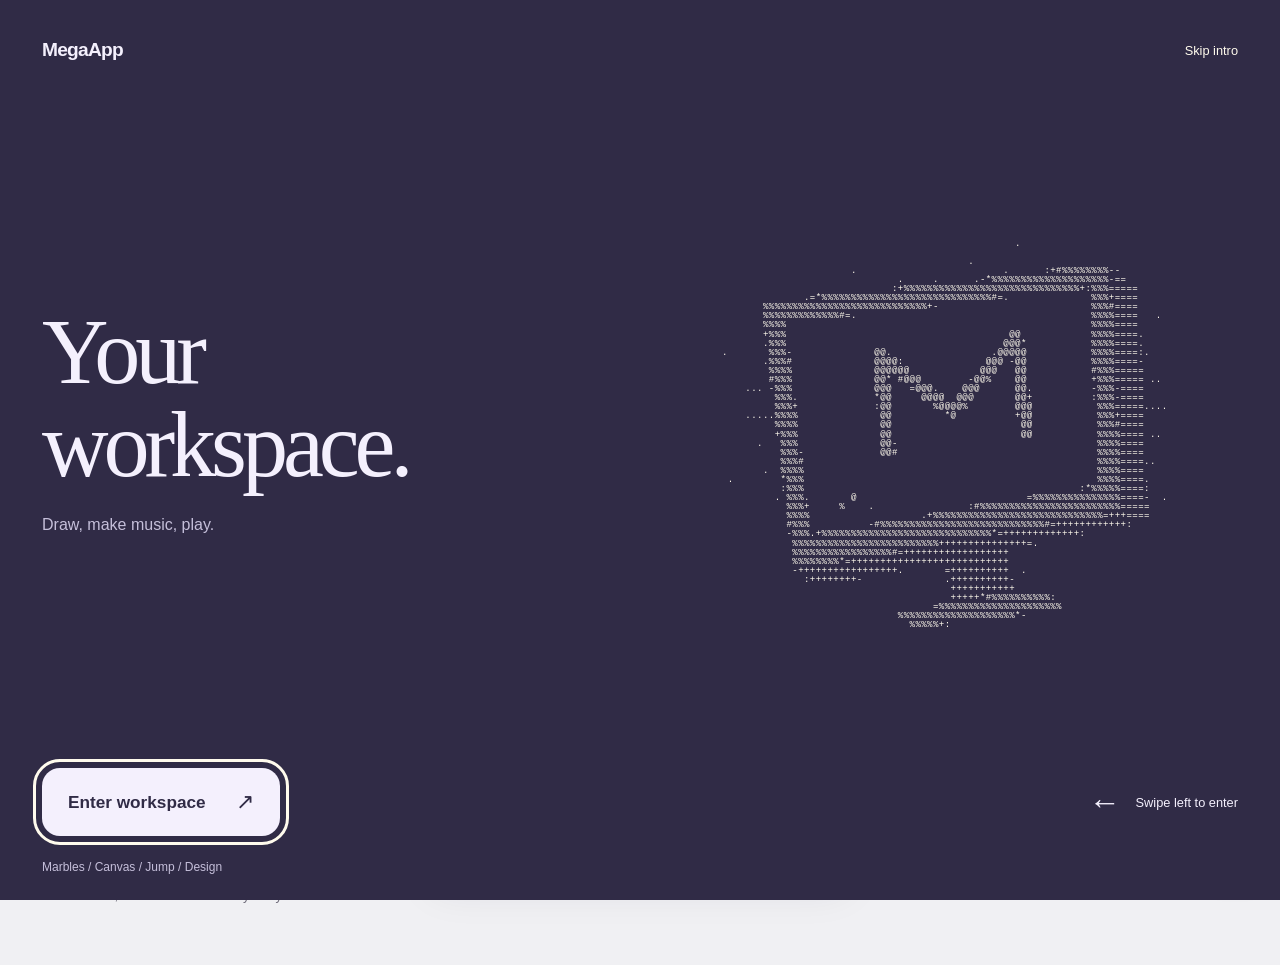
==== commit c51f9549: "Publish working 711b4dbea015" ====
--- a/index.html
+++ b/index.html
@@ -21,6 +21,7 @@
     <link rel="stylesheet" href="./files-demo.css" />
     <link rel="stylesheet" href="./reading.css" />
     <link rel="stylesheet" href="./meta.css" />
+    <link rel="stylesheet" href="./frontend.css" />
   </head>
   <body>
     <div class="app-shell">
@@ -190,8 +191,10 @@
               </select>
             </label>
             <div class="toolbar-spacer"></div>
-            <button id="marble-undo" class="quiet-button" disabled>Undo</button>
-            <button id="marble-clear" class="quiet-button">Clear</button>
+            <div class="marble-history-actions">
+              <button id="marble-undo" class="quiet-button" disabled>Undo</button>
+              <button id="marble-clear" class="quiet-button">Clear</button>
+            </div>
           </div>
           <div class="marble-workspace">
             <div id="marble-stage" class="marble-stage">
@@ -769,29 +772,12 @@
           aria-labelledby="tab-design"
           hidden
         >
-          <div class="panel-heading design-heading">
-            <div>
-              <h1>Design reading</h1>
-              <p>Care &amp; consequence: our interactive Jony Ive study.</p>
-            </div>
-            <div class="design-reading-actions">
-              <button id="intro-replay" class="quiet-button">Try intro</button>
-              <a
-                class="quiet-button design-open"
-                href="./reading/care-and-consequence.html"
-                target="_blank"
-                rel="noopener"
-                >Open full page</a
-              >
-            </div>
-          </div>
-          <iframe
-            id="design-reader"
-            class="design-reader"
-            title="Care and consequence, an interactive field guide to Jony Ive"
-            src="./reading/care-and-consequence.html"
-            loading="lazy"
-          ></iframe>
+          <article id="design-guide" aria-label="Manny's interactive MegaApp design"></article>
+          <div class="design-reading-actions">
+            <button id="intro-replay" class="quiet-button">Try opening</button>
+            <a class="quiet-button design-open" href="./reading/care-and-consequence.html" target="_blank" rel="noopener">Care &amp; consequence study</a>
+            <a class="quiet-button" href="./docs/design.md" target="_blank" rel="noopener">Read source document</a>
+          </div>
         </section>
       </main>
     </div>
--- a/frontend.css
+++ b/frontend.css
@@ -0,0 +1,263 @@
+/* Manny's shared frontend: quiet surfaces, contact-led response, local scope.
+   Existing app layouts remain the structural layer; these are their defaults. */
+:root {
+  --paper: #f0f0f3;
+  --surface: #fcfcfd;
+  --ink: #27262e;
+  --muted: #696674;
+  --line: #d9d7e1;
+  --accent: #5750b5;
+  --accent-soft: #e9e6f5;
+  --stage: #e5e4eb;
+  --warning: #98502c;
+  --success: #2e6c58;
+  --material-shadow: 0 1px 2px #2821360b, 0 6px 18px #28213608;
+  --floating-shadow: 0 2px 4px #2821360c, 0 14px 42px #28213616;
+  --display-font: ui-serif, "Iowan Old Style", "Palatino Linotype", Georgia, serif;
+  --input-settling: 280ms;
+  font-family: -apple-system, BlinkMacSystemFont, "Helvetica Neue", sans-serif;
+  -webkit-font-smoothing: antialiased;
+}
+:root[data-theme="dark"] {
+  --paper: #18171d;
+  --surface: #242329;
+  --ink: #f2eff8;
+  --muted: #b0aaba;
+  --line: #403c49;
+  --accent: #b9adf2;
+  --accent-soft: #383044;
+  --stage: #1d1c23;
+  --warning: #efb597;
+  --success: #9bceb8;
+  --material-shadow: 0 1px 2px #0004, 0 6px 18px #0002;
+  --floating-shadow: 0 2px 4px #0003, 0 14px 42px #0005;
+}
+.panel { padding: clamp(20px, 3.4vw, 46px); }
+.panel-heading { margin-bottom: 26px; align-items: center; }
+.panel-heading h1, .files-heading h1, .marble-heading h1, .platformer-heading h1 {
+  font-family: var(--display-font);
+  font-size: clamp(1.8rem, 3.1vw, 2.6rem);
+  font-weight: 500;
+  line-height: 1.14;
+  letter-spacing: -.035em;
+}
+.panel-heading p { max-width: 65ch; font-size: .9rem; margin-top: 9px; }
+button, summary { -webkit-tap-highlight-color: transparent; }
+.quiet-button, .primary-button, .segmented button, .platformer-pad,
+.capability-controls button {
+  border-radius: 12px;
+  font-weight: 550;
+  min-height: 45px;
+}
+.quiet-button, .capability-controls button {
+  background: var(--surface);
+  box-shadow: inset 0 0 0 1px var(--line), 0 1px 2px #28213605;
+}
+.quiet-button:hover, .capability-controls button:hover { background: var(--accent-soft); color: var(--accent); }
+.primary-button { box-shadow: inset 0 1px 0 #ffffff24, 0 2px 4px #28213615; }
+:root[data-theme="dark"] .primary-button { color: #211b32; }
+.input-contact { filter: brightness(.985); }
+input:not([type="range"], [type="checkbox"], [type="color"]), select, textarea {
+  min-height: 45px;
+  border-radius: 11px;
+  box-shadow: inset 0 1px 2px #28213605;
+}
+input[type="range"] { accent-color: var(--accent); }
+button:focus-visible, summary:focus-visible, a:focus-visible, input:focus-visible,
+select:focus-visible, textarea:focus-visible { outline: 2px solid var(--accent); outline-offset: 4px; }
+.segmented { background: var(--stage); border-radius: 13px; gap: 2px; padding: 4px; }
+.segmented button { border-radius: 9px; }
+.segmented button.active { box-shadow: var(--material-shadow); }
+.canvas-toolbar, .marble-toolbar { padding: 12px; border-radius: 22px 22px 0 0; gap: 12px; }
+.canvas-workspace, .marble-workspace { border-radius: 0 0 22px 22px; }
+.canvas-stage { background: var(--stage); }
+.input-rack, .marble-instrument { background: var(--surface); padding: 24px 20px; }
+.marble-panel { --marble-board: #e5e2f2; --marble-line: #d1cde3; --marble-ink: #302b49; }
+:root[data-theme="dark"] .marble-panel { --marble-board: #282432; --marble-line: #454052; --marble-ink: #f2edf8; }
+.marble-sound[aria-pressed="true"], .marble-play[aria-pressed="true"] { background: var(--accent-soft); color: var(--accent); }
+.marble-control-title h2, .rack-heading h2 { font-size: .95rem; font-weight: 550; }
+.marble-note-symbol { color: var(--accent); }
+.marble-file-actions { gap: 6px; }
+.marble-history-actions { display: flex; gap: 6px; align-items: center; }
+.platformer-machine { border-radius: 24px; box-shadow: var(--material-shadow); }
+.platformer-hud { padding: 14px 22px; border-color: var(--line); }
+.platformer-prompt { border-radius: 20px; box-shadow: 0 12px 32px #173e5125; }
+.platformer-controls { padding: 16px 20px; background: var(--surface); }
+.platformer-pad { box-shadow: inset 0 1px 0 #ffffff45, 0 3px 0 var(--line); background: var(--paper); color: var(--ink); }
+.platformer-pad[aria-pressed="true"] { background: var(--accent-soft); color: var(--accent); }
+.platformer-jump { background: var(--accent-soft); color: var(--accent); }
+.variable-form, .probe-output { border-radius: 20px; padding: 24px; }
+.variable-row { padding: 20px 0; }
+.variable-row-actions { gap: 6px; }
+.summary-item { border-radius: 12px; background: transparent; }
+.capability-row { padding: 22px 0; }
+.capability-row h3 { font-weight: 550; }
+.capability-controls { gap: 10px; }
+.toast { border-radius: 16px; background: var(--ink); color: var(--surface); box-shadow: var(--floating-shadow); max-width: calc(100vw - 32px); }
+.files-panel { --files-blue: var(--accent); --files-device: var(--accent-soft); --files-drive: #e3ede7; }
+.files-workspace { border-radius: 22px; }
+.files-place { border-radius: 20px; }
+.files-copy-sheet { border-radius: 9px; box-shadow: var(--material-shadow); }
+.files-editor-area { padding: 26px; }
+.files-panel .files-editor { border-radius: 12px; }
+.files-live-connection, .files-warning, .files-recovery { border-radius: 16px; }
+.files-editor-toolbar, .files-library-actions { gap: 6px; }
+.files-file-button { border-radius: 13px; padding: 14px 10px; }
+:root[data-theme="dark"] .files-panel { --files-device: var(--accent-soft); --files-drive: #283c34; }
+
+/* Meta is a temporary tray. Its elements feel picked up from the workspace. */
+.meta-open { min-width: 62px; min-height: 46px; border-radius: 17px; box-shadow: var(--material-shadow); color: var(--ink); }
+.meta-dialog { width: min(480px, calc(100vw - 28px)); border-radius: 30px; padding: 28px; box-shadow: var(--floating-shadow); }
+.meta-dialog::backdrop { background: #24212d58; backdrop-filter: blur(5px); }
+.meta-heading h1 { font-family: var(--display-font); font-size: 38px; font-weight: 500; }
+.meta-dialog .dock { gap: 10px; }
+.meta-dialog .dock-button { border-radius: 19px; background: var(--paper); min-height: 88px; color: var(--ink); }
+.meta-dialog .dock-button.selected { color: var(--accent); background: var(--accent-soft); box-shadow: inset 0 0 0 1px var(--accent); }
+.meta-dialog .dock-button svg { stroke-width: 1.45; }
+.meta-dialog .topbar-actions .dock-button { border-radius: 12px; }
+.meta-shortcut { margin-top: 22px; }
+
+/* Reading uses the same controls; original PDF paper keeps its own appearance. */
+#panel-reading { --reading-desk: var(--stage); --reading-ink: var(--ink); }
+.reading-document-button, .reading-toolbar, .reading-tool-options {
+  border-color: var(--line); background: var(--surface); box-shadow: var(--floating-shadow);
+}
+.reading-document-button { border-radius: 14px; }
+.reading-toolbar { border-radius: 18px; gap: 3px; }
+.reading-toolbar button { border-radius: 12px; color: var(--ink); }
+.reading-toolbar button[aria-pressed="true"] { color: var(--accent); background: var(--accent-soft); }
+.reading-toolbar button:hover { background: var(--paper); }
+.reading-toolbar button[aria-pressed="true"]:hover { background: var(--accent-soft); }
+.reading-tool-options { border-radius: 18px; }
+.reading-tool-options input[type="color"] { min-width: 44px; width: 44px; height: 44px; min-height: 44px; border-color: var(--line); }
+.reading-finger-option { min-height: 44px; }
+.reading-document-dialog { border-radius: 24px; color: var(--ink); background: var(--surface); border-color: var(--line); box-shadow: var(--floating-shadow); }
+.reading-dialog-heading { background: var(--surface); }
+.reading-dialog-heading h2 { font-family: var(--display-font); font-size: 27px; }
+.reading-document-dialog::backdrop { background: #24212d58; backdrop-filter: blur(4px); }
+.reading-document-dialog .primary-button, .reading-document-dialog .quiet-button,
+.reading-setup summary, .reading-text summary, .reading-navigation input,
+.reading-setup input[type="url"], .reading-setup input[type="password"] { min-height: 44px; }
+.reading-navigation button { min-width: 44px; }
+.reading-position, .reading-save-state, .reading-tool-options p, .reading-document-dialog p, .reading-paper span { color: var(--muted); }
+.reading-navigation, .reading-library, .reading-setup, .reading-paper { border-color: var(--line); }
+.reading-paper[aria-pressed="true"] { background: var(--accent-soft); box-shadow: inset 3px 0 var(--accent); }
+.reading-guide { color: var(--accent); }
+:root[data-theme="dark"] .reading-conflict { background: #392d28; }
+.reading-save-state[data-state="error"] { color: var(--warning); background: var(--surface); }
+
+/* The guide is a single composed document. Its two examples are real controls. */
+#panel-design { height: auto; min-height: 100dvh; max-width: 1360px; margin: 0 auto; display: block; padding: 24px 32px; }
+.design-masthead { display: flex; justify-content: space-between; align-items: start; gap: 32px; margin-bottom: 22px; }
+.design-masthead h1 { font-family: var(--display-font); font-weight: 500; font-size: clamp(2.2rem, 3.5vw, 2.8rem); letter-spacing: -.045em; }
+.design-introduction { max-width: 72ch; color: var(--muted); font-size: .93rem; margin-top: 12px; }
+.design-signature { padding-top: 7px; font-size: .95rem; font-weight: 650; text-align: right; white-space: nowrap; }
+.design-signature span { display: inline-block; color: var(--muted); font-size: .78rem; font-weight: 400; margin-top: 5px; }
+.design-principles { display: grid; grid-template-columns: 1fr 1fr; column-gap: 40px; row-gap: 12px; }
+.design-principle { min-width: 0; border-top: 1px solid var(--line); padding-top: 10px; }
+.design-principle h2 { font-size: 1.05rem; font-weight: 600; letter-spacing: -.02em; }
+.design-principle > p { color: var(--muted); font-size: .84rem; line-height: 1.5; margin-top: 7px; max-width: 72ch; }
+.design-touch { grid-column: 1; grid-row: 1; }
+.design-scope { grid-column: 2; grid-row: 1; }
+.design-still { grid-column: 1; grid-row: 2; }
+.design-capability { grid-column: 2; grid-row: 2; }
+.design-context { grid-column: 1; grid-row: 3; }
+.design-continuity { grid-column: 2; grid-row: 3; }
+.design-override { grid-column: 1 / -1; }
+.design-override > p { max-width: none; }
+.design-touch-board { position: relative; margin-top: 12px; height: 114px; border-radius: 20px; background: var(--stage); overflow: hidden; isolation: isolate; }
+.design-touch-board::before { content: ""; position: absolute; width: 130px; height: 60px; border: 1px solid var(--line); border-radius: 16px; top: 30px; left: calc(50% - 65px); transform: translate(var(--contact-x, 0px), var(--contact-y, 0px)); }
+.design-touch-instruction { position: absolute; bottom: 10px; width: 100%; text-align: center; font-size: .72rem; color: var(--muted); }
+.design-touch-object { position: absolute; left: calc(50% - 65px); top: 24px; width: 130px; height: 60px; display: flex; align-items: center; justify-content: center; gap: 8px; border-radius: 16px; background: var(--surface); color: var(--ink); box-shadow: 0 1px 1px #ffffff88 inset, var(--floating-shadow); border: 1px solid var(--line); touch-action: none; user-select: none; -webkit-user-select: none; cursor: grab; font-size: .82rem; }
+.design-touch-object[data-dragging="true"] { cursor: grabbing; }
+.design-touch-object svg { width: 25px; height: 25px; stroke: var(--accent); stroke-width: 2; stroke-linecap: round; }
+.design-input-settings { margin-top: 8px; }
+.design-input-settings summary { cursor: pointer; font-size: .78rem; color: var(--accent); min-height: 44px; padding-block: 12px; width: fit-content; }
+.design-tuning { display: grid; grid-template-columns: minmax(0, 1fr) minmax(100px, 1fr); gap: 4px 16px; padding: 12px 16px; border-radius: 16px; background: var(--surface); border: 1px solid var(--line); }
+.design-tuning label { display: flex; justify-content: space-between; align-items: center; font-size: .78rem; gap: 10px; }
+.design-tuning output { color: var(--muted); font-variant-numeric: tabular-nums; }
+.design-tuning input { width: 100%; margin: 0; }
+.design-tuning .quiet-button { font-size: .75rem; }
+#design-input-status { font-size: .73rem; color: var(--muted); align-self: center; line-height: 1.5; }
+.design-scope-example { margin-top: 15px; }
+.design-scope-text { padding: 12px 14px; background: var(--surface); border: 1px solid var(--line); border-radius: 16px; font-family: var(--display-font); font-size: 1rem; line-height: 1.6; }
+.design-scope-text span { border-radius: 3px; padding: 2px 0; box-decoration-break: clone; -webkit-box-decoration-break: clone; }
+.scope-occupied { background: var(--accent-soft); outline: 1px solid var(--accent); outline-offset: 1px; }
+.scope-collision { background: #fae2d5; outline: 1px dashed var(--warning); color: #743a20; }
+:root[data-theme="dark"] .scope-collision { background: #4c3329; color: #efb597; }
+.design-scope-actions { display: flex; gap: 6px; flex-wrap: wrap; margin-top: 9px; }
+.design-scope-actions .quiet-button, .design-active-edit .quiet-button { font-size: .72rem; padding: 8px 10px; }
+#design-scope-status { margin-top: 8px; color: var(--muted); font-size: .74rem; line-height: 1.5; }
+.design-scope-example[data-collision="true"] #design-scope-status { color: var(--warning); }
+.design-active-edit { display: flex; gap: 6px; align-items: center; padding-top: 8px; }
+.design-active-edit > span { margin-right: auto; font-size: .75rem; color: var(--accent); }
+.design-example-reset { min-height: 44px; margin-top: 4px; background: transparent; box-shadow: none; color: var(--muted); font-size: .72rem; padding-inline: 0; }
+.design-footnote { display: flex; align-items: center; justify-content: space-between; gap: 16px; flex-wrap: wrap; border-top: 1px solid var(--line); margin-top: 12px; padding-top: 8px; padding-right: 84px; }
+.design-about summary { min-height: 44px; padding-block: 12px; cursor: pointer; font-size: .75rem; color: var(--muted); }
+.design-about p { max-width: 42ch; font-size: .78rem; color: var(--muted); }
+.design-dictionary summary { min-height: 44px; padding-block: 12px; cursor: pointer; font-size: .75rem; color: var(--accent); }
+.design-dictionary[open] { flex: 1; }
+.design-footnote > p { color: var(--muted); font-size: .72rem; max-width: 100ch; }
+.design-term-links { display: flex; gap: 0 16px; flex-wrap: wrap; margin-top: 4px; }
+.design-term-link { min-height: 44px; padding: 6px 0; background: transparent; color: var(--accent); font-size: .75rem; text-decoration: underline; text-decoration-color: var(--line); text-underline-offset: 4px; }
+.design-reading-actions { border-top: 0; gap: 16px; margin-top: 0; padding-bottom: 0; }
+.design-reading-actions .quiet-button { font-size: .72rem; text-decoration: none; background: transparent; box-shadow: none; padding-inline: 0; color: var(--muted); }
+.design-term-dialog { width: min(460px, calc(100vw - 32px)); margin: auto; border: 1px solid var(--line); border-radius: 24px; padding: 26px; background: var(--surface); color: var(--ink); box-shadow: var(--floating-shadow); }
+.design-term-dialog::backdrop { background: #24212d58; backdrop-filter: blur(4px); }
+.design-term-heading { display: flex; align-items: center; justify-content: space-between; gap: 14px; margin-bottom: 20px; }
+.design-term-heading h2 { font-family: var(--display-font); font-size: 1.8rem; font-weight: 500; }
+#design-term-definition { font-size: 1rem; line-height: 1.65; }
+.design-term-note { margin-top: 20px; color: var(--muted); font-size: .78rem; }
+
+/* The opening uses the same quiet material language, with its existing drag. */
+.workspace-intro { background: #302b46; color: #f4f0fd; }
+.intro-copy h1 { font-family: var(--display-font); text-transform: none; font-weight: 500; line-height: 1; font-size: clamp(3.3rem, 7.2vw, 7rem); letter-spacing: -.055em; }
+.intro-copy p, .intro-skip, .intro-swipe, .intro-tools { font-family: inherit; }
+.intro-copy p { color: #c5bfda; }
+.intro-enter { border-radius: 18px; background: #f4f0fd; color: #302b46; gap: 30px; }
+.intro-enter span { font-size: 1.4rem; }
+.intro-tools { color: #c5bfda; }
+.intro-blade { background: #f4f0fd; }
+@media (max-width: 760px) {
+  .panel { padding: 22px 16px; }
+  .panel-heading { margin-bottom: 22px; }
+  .panel-heading h1, .files-heading h1, .marble-heading h1, .platformer-heading h1 { font-size: 1.8rem; }
+  .canvas-toolbar, .marble-toolbar { padding: 10px; gap: 9px; }
+  .marble-instrument, .input-rack { padding: 18px 14px; }
+  .platformer-controls { padding: 14px; }
+  .variable-form { padding: 18px; }
+  .meta-dialog { padding: 22px; border-radius: 26px; }
+  .meta-dialog .dock-button { min-height: 78px; }
+  .reading-toolbar { gap: 1px; max-width: calc(100% - 20px); }
+  .reading-toolbar button { min-width: 44px; min-height: 44px; padding: 8px; }
+  .reading-tool-divider { margin-inline: 2px; }
+  .design-masthead { gap: 14px; margin-bottom: 22px; }
+  .design-signature { font-size: .8rem; }
+  .design-signature span { font-size: .65rem; }
+  .design-principles { column-gap: 24px; }
+  .design-introduction { font-size: .88rem; }
+  .design-masthead h1 { font-size: 2.5rem; }
+  .intro-copy h1 { font-size: clamp(3.1rem, 12.5vw, 5rem); }
+  .files-editor-area { padding: 19px 15px; }
+}
+@media (max-width: 620px) {
+  .design-masthead { display: block; }
+  .design-signature { display: none; }
+  .design-principles { grid-template-columns: minmax(0, 1fr); gap: 24px; }
+  #panel-design { padding: 22px 16px; }
+  .design-principle { grid-column: 1; grid-row: auto; }
+  .design-touch-board { height: 150px; }
+  .design-scope-actions { gap: 6px; }
+  .design-scope-actions .quiet-button { flex: 1 1 auto; }
+  .design-reading-actions { gap: 4px 16px; }
+  .design-term-links { gap: 0 18px; }
+}
+@media (max-width: 360px) {
+  .reading-toolbar { padding: 2px; gap: 0; max-width: calc(100% - 4px); }
+  .reading-toolbar button { min-width: 44px; padding-inline: 6px; }
+  .reading-tool-divider { display: none; }
+  .design-tuning { grid-template-columns: minmax(0, 1fr); }
+}
+@media (max-height: 540px) and (min-width: 600px) { .intro-copy h1 { font-size: clamp(3rem, 7vw, 5.2rem); } }
+@media (max-height: 620px) and (max-width: 599px) { .intro-copy h1 { font-size: clamp(2.3rem, 10.5vw, 3.4rem); } }
+@media (prefers-reduced-motion: reduce) { .input-contact { transform: none !important; } }
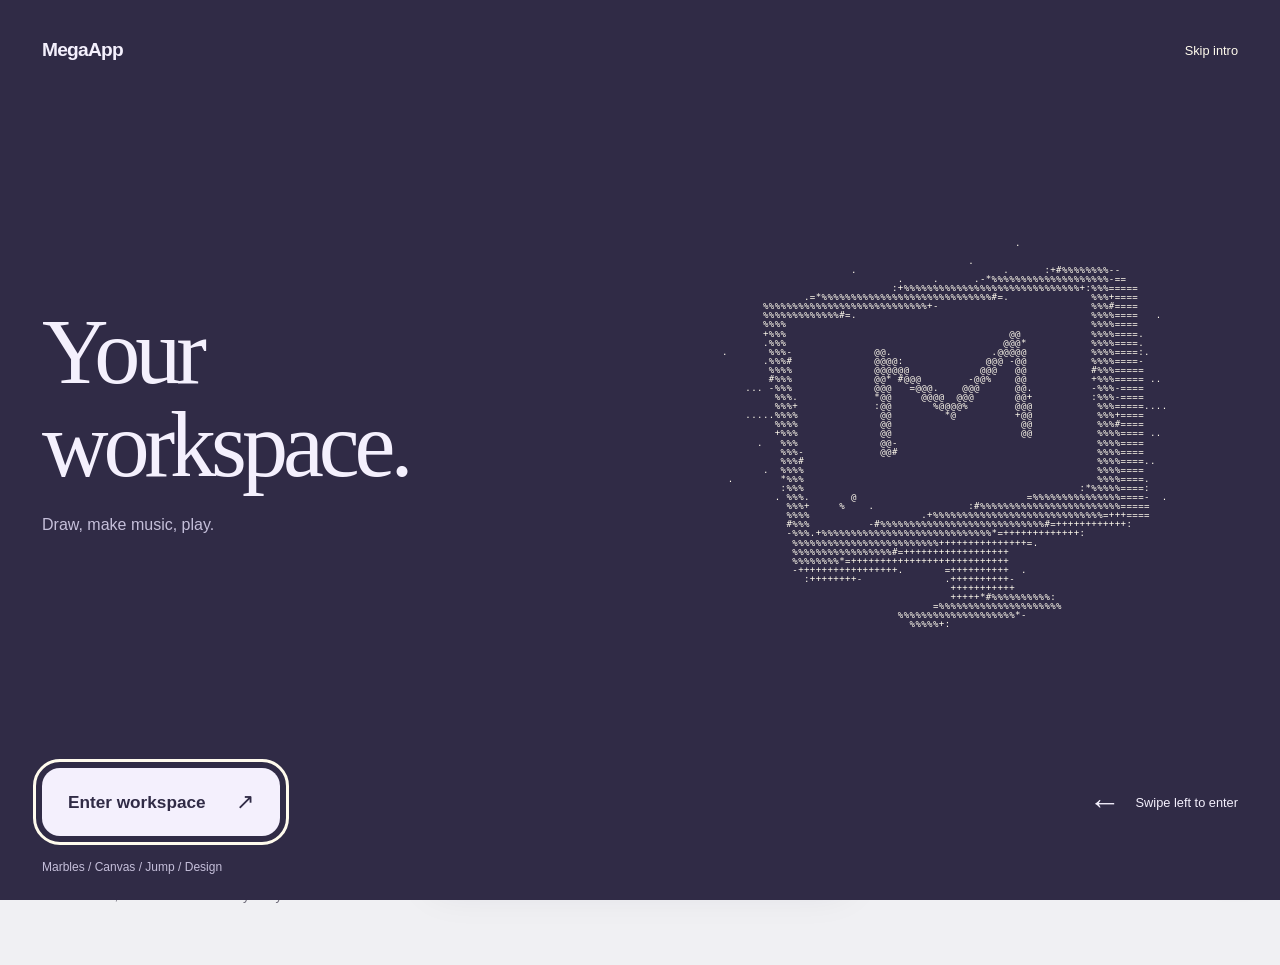
==== commit 31b07990: "Publish working f8f7a9adffee" ====
--- a/index.html
+++ b/index.html
@@ -22,6 +22,8 @@
     <link rel="stylesheet" href="./reading.css" />
     <link rel="stylesheet" href="./meta.css" />
     <link rel="stylesheet" href="./frontend.css" />
+    <link rel="stylesheet" href="./moments.css" />
+    <link rel="stylesheet" href="./taste.css" />
   </head>
   <body>
     <div class="app-shell">
@@ -94,6 +96,7 @@
           ><span>Files</span>
         </button>
         <button class="dock-button" id="tab-reading" role="tab" aria-selected="false" aria-controls="panel-reading" tabindex="-1" data-panel="reading"><svg viewBox="0 0 24 24" aria-hidden="true"><path d="M5 3h10l4 4v14H5Z M14 3v5h5 M8 12h8 M8 16h6" /></svg><span>Reading</span></button>
+        <button class="dock-button" id="tab-taste" role="tab" aria-selected="false" aria-controls="panel-taste" tabindex="-1" data-panel="taste"><svg viewBox="0 0 24 24" aria-hidden="true"><path d="M3 8c4-6 5 14 9 8S17 2 21 8 M3 16c4 6 5-14 9-8s5 14 9 8" /></svg><span>Feeling</span></button>
         <button
           class="dock-button"
           id="tab-device"
@@ -765,6 +768,32 @@
             sync come later.
           </p>
         </section>
+        <section id="panel-taste" class="panel taste-panel" role="tabpanel" aria-labelledby="tab-taste" hidden>
+          <header class="taste-heading"><h1>A feeling, three ways.</h1><p id="taste-round">Round 1</p></header>
+          <div class="taste-target">
+            <label>Feeling to aim for<input id="taste-target" maxlength="4000" value="Quiet anticipation" data-taste-edit /></label>
+            <button id="taste-start" class="quiet-button" type="button" data-taste-edit>Try this feeling</button>
+          </div>
+          <p class="taste-method">Your picks evolve these sketches. Feeling words and notes are saved, but aren’t interpreted by AI yet.</p>
+          <div class="taste-directions"><p id="taste-gesture">Tap or drag inside each view.</p><button id="taste-mode" class="quiet-button" type="button" aria-pressed="false" data-taste-edit>Watch motion</button></div>
+          <div id="taste-views" class="taste-views" aria-label="Three live feeling attempts"></div>
+          <div class="taste-feedback">
+            <label>What feels right or wrong? <span>(optional)</span><textarea id="taste-note" maxlength="4000" rows="2" placeholder="A feels spacious, but its response is too eager…" data-taste-edit></textarea></label>
+            <label>How close is your choice?<select id="taste-match" data-taste-edit><option value="unsure">Not sure yet</option><option value="far">Still far away</option><option value="close">Getting close</option><option value="yes">This has the feeling</option></select></label>
+          </div>
+          <div class="taste-alternatives"><button id="taste-none" class="quiet-button" type="button" data-taste-edit>None of these</button><button id="taste-tie" class="quiet-button" type="button" data-taste-edit>Can't tell</button><button id="taste-undo" class="quiet-button" type="button" data-taste-edit>Undo last choice</button></div>
+          <p id="taste-outcome" class="taste-outcome" role="status" aria-live="polite">Choose the closest; the next three will build on your feedback.</p>
+          <p id="taste-save" class="taste-save" role="alert" hidden></p>
+          <div class="taste-save-actions"><button id="taste-retry" class="quiet-button" type="button" hidden>Try saving again</button><button id="taste-backup" class="quiet-button" type="button" hidden>Export unreadable backup</button></div>
+          <details class="taste-data"><summary>History &amp; data</summary>
+            <p>Your picks steer movement, color, spacing, softness, and response in these three live materials. Your feeling and notes are kept for a future AI generation brief; this prototype does not interpret them or invent new behaviors with a connected model.</p>
+            <p>Choices, corrections, exact sketch settings, and up to 96 contact samples per view per round save on this device. They describe what you tried and chose, not what you felt. Export is yours to share.</p>
+            <label>Feeling session<select id="taste-sessions" data-taste-edit></select></label>
+            <div class="taste-data-actions"><button id="taste-export" class="quiet-button" type="button">Export data</button><button id="taste-brief" class="quiet-button" type="button">Export AI brief</button><button id="taste-import" class="quiet-button" type="button">Import data</button></div>
+            <input id="taste-file" type="file" accept="application/json,.json" hidden />
+            <p id="taste-record-count">0 saved comparisons</p><ol id="taste-history" class="taste-history"></ol>
+          </details>
+        </section>
         <section
           id="panel-design"
           class="panel design-panel"
--- a/meta.css
+++ b/meta.css
@@ -66,3 +66,24 @@
   .meta-dialog .dock { grid-template-columns: repeat(3, minmax(0, 1fr)); }
   .meta-dialog .topbar-actions .connection { flex: 1 1 100%; }
 }
+.meta-about, .meta-reach { font-size: .78rem; color: var(--muted); }
+.meta-about summary, .meta-reach summary { min-height: 44px; padding-block: 12px; cursor: pointer; width: fit-content; }
+.meta-about p, .meta-reach p { line-height: 1.6; margin-bottom: 10px; }
+.meta-reach { margin-top: 10px; border-top: 1px solid var(--line); }
+.meta-reach label { display: flex; align-items: center; gap: 12px; }
+.meta-reach select { min-height: 44px; font: inherit; }
+.meta-pull-preview { position: fixed; z-index: 31; right: max(14px, env(safe-area-inset-right)); min-width: 150px; max-width: 180px; display: grid; gap: 4px; padding: 12px 16px; border: 1px solid var(--line); border-radius: 16px; background: var(--surface); color: var(--ink); box-shadow: var(--floating-shadow); pointer-events: none; }
+.meta-pull-preview strong { font-size: .83rem; }
+.meta-pull-preview span { color: var(--muted); font-size: .72rem; }
+.meta-pull-preview[data-ready="true"] { border-color: var(--accent); }
+.meta-pull-preview[hidden] { display: none !important; }
+:root[data-meta-side="left"] .meta-open { left: max(14px, env(safe-area-inset-left)); right: auto; }
+:root[data-meta-side="left"] .meta-edge { left: calc(max(12px, env(safe-area-inset-left)) + 2px); right: auto; }
+:root[data-meta-side="left"] .meta-pull-preview { left: max(14px, env(safe-area-inset-left)); right: auto; }
+:root[data-meta-side="left"] .moment-keep { left: 92px; right: auto; }
+@media(min-width: 900px) { :root[data-meta-side="left"] .design-footnote { padding-left: 220px; padding-right: 0; } }
+.meta-reading { border-top: 1px solid var(--line); padding-top: 8px; font-size: .78rem; }
+.meta-reading summary { min-height: 44px; padding-block: 12px; cursor: pointer; }
+.meta-reading label { display: flex; align-items: center; gap: 10px; min-height: 44px; color: var(--ink); }
+.meta-reading input { width: 20px; height: 20px; }
+.meta-reading p { color: var(--muted); line-height: 1.5; margin-block: 8px; }
--- a/frontend.css
+++ b/frontend.css
@@ -261,3 +261,234 @@
 @media (max-height: 540px) and (min-width: 600px) { .intro-copy h1 { font-size: clamp(3rem, 7vw, 5.2rem); } }
 @media (max-height: 620px) and (max-width: 599px) { .intro-copy h1 { font-size: clamp(2.3rem, 10.5vw, 3.4rem); } }
 @media (prefers-reduced-motion: reduce) { .input-contact { transform: none !important; } }
+
+/* A boundary is an enclosure, not a patchwork of colored words. Its striped
+   intersection is legible without relying on hue. Only the material responds. */
+.design-scope-text { line-height: 2; padding: 16px; cursor: text; user-select: text; -webkit-user-select: text; }
+.design-scope-text span { padding: 4px 0; border-radius: 0; outline: none; }
+.design-scope-text .scope-occupied { background: var(--stage); color: var(--ink); border-block: 1px solid var(--ink); }
+.design-scope-text .scope-start { border-left: 2px solid var(--ink); border-radius: 5px 0 0 5px; padding-left: 4px; }
+.design-scope-text .scope-end { border-right: 2px solid var(--ink); border-radius: 0 5px 5px 0; padding-right: 4px; }
+.design-scope-text .scope-selected { box-shadow: inset 0 -3px var(--accent); background-color: var(--accent-soft); color: var(--ink); }
+.design-scope-text .scope-collision { background-image: repeating-linear-gradient(135deg, transparent, transparent 4px, color-mix(in srgb, var(--ink) 18%, transparent) 4px, color-mix(in srgb, var(--ink) 18%, transparent) 6px); color: var(--ink); outline: none; }
+.design-scope-example[data-collision="true"] #design-scope-status { color: var(--ink); }
+.design-scope-hint { font-size: .72rem; color: var(--muted); margin-top: 7px; line-height: 1.5; }
+.design-active-edit { display: grid; grid-template-columns: 1fr auto auto; gap: 8px; align-items: end; padding: 12px 0; border-bottom: 1px solid var(--line); }
+.design-active-edit label { min-width: 0; font-size: .76rem; line-height: 1.5; color: var(--ink); }
+.design-active-edit textarea, .design-material textarea { display: block; width: 100%; margin-top: 7px; min-height: 60px; padding: 10px; border: 1px solid var(--line); border-radius: 10px; resize: vertical; background: var(--surface); color: var(--ink); font: inherit; }
+.design-boundary-controls, .design-material { font-size: .75rem; }
+.design-scope-actions { align-items: start; }
+.design-boundary-controls summary, .design-material summary { min-height: 44px; cursor: pointer; display: list-item; padding: 12px 4px; color: var(--muted); }
+.design-boundary-controls[open], .design-material[open] { flex: 1 1 100%; }
+.design-boundary-controls > div { display: flex; gap: 16px; flex-wrap: wrap; }
+.design-boundary-controls label { display: flex; align-items: center; gap: 8px; }
+.design-boundary-controls input { width: 70px; min-height: 44px; }
+.design-material label { display: block; }
+.design-material button { margin-top: 8px; }
+.design-help-term { background: transparent; box-shadow: none; padding: 0; min-height: 44px; color: var(--ink); text-decoration: underline dotted var(--muted); text-underline-offset: 5px; font: inherit; }
+.design-vocabulary { display: inline; border: 0; border-radius: 0; padding: 0; min-width: 0; min-height: 0; background: transparent; box-shadow: none; color: inherit; font: inherit; text-align: inherit; text-decoration: underline dotted; text-decoration-color: var(--muted); text-underline-offset: 4px; cursor: help; }
+.design-vocabulary:focus-visible { outline: 2px solid var(--accent); outline-offset: 4px; border-radius: 2px; }
+.design-selected-help { margin-top: 8px; font-size: .75rem; }
+@media (max-width: 620px) { .design-active-edit { grid-template-columns: 1fr auto; } .design-active-edit label { grid-column: 1 / -1; } }
+
+/* The document edits itself. The tools appear at the scope they affect. */
+.design-masthead-right { display: flex; flex-direction: column; align-items: end; gap: 10px; flex-shrink: 0; }
+.design-reshape { font-size: .75rem; margin-top: 2px; }
+.design-principles[data-columns="1"] { grid-template-columns: minmax(0, 1fr); }
+.design-edit-tools { border-block: 1px solid var(--line); padding: 10px 0 14px; margin-bottom: 20px; }
+.design-edit-actions { display: flex; gap: 8px; flex-wrap: wrap; align-items: center; }
+.design-edit-actions button, .design-edit-actions label, .design-page-versions { font-size: .75rem; }
+.design-edit-actions label { display: flex; gap: 8px; align-items: center; }
+.design-edit-actions select { min-height: 44px; max-width: 160px; font: inherit; }
+.design-edit-explanation, #design-page-status { color: var(--muted); font-size: .75rem; line-height: 1.5; margin-top: 10px; max-width: 90ch; }
+.design-page-versions summary { min-height: 44px; padding-block: 12px; cursor: pointer; width: fit-content; }
+#design-page-history { display: flex; gap: 8px; flex-wrap: wrap; font-size: .75rem; color: var(--muted); }
+.design-page-versions > button { margin-top: 10px; }
+.design-page-field { display: block; width: 100%; min-width: 0; min-height: 44px; padding: 8px 0; border: 0; border-bottom: 1px dashed var(--line); border-radius: 0; background: transparent; color: var(--ink); font: inherit; line-height: 1.5; resize: none; overflow: hidden; }
+.design-page-field:focus { border-bottom-color: var(--accent); outline: 0; box-shadow: 0 2px 0 var(--accent); }
+.design-page-title { font-family: var(--display-font); font-size: clamp(2.2rem,3.5vw,2.8rem); font-weight: 500; letter-spacing: -.045em; line-height: 1.18; }
+.design-page-introduction { color: var(--muted); font-size: .93rem; margin-top: 10px; }
+.design-page-heading { font-size: 1.05rem; font-weight: 600; letter-spacing: -.02em; }
+.design-page-wording, .design-page-note { font-size: .84rem; color: var(--muted); }
+.design-principle-shape { display: flex; align-items: center; gap: 5px; margin-bottom: 5px; }
+.design-principle-shape button { min-width: 44px; min-height: 44px; padding: 8px; background: transparent; color: var(--muted); box-shadow: none; }
+.design-principle-shape label { display: flex; align-items: center; gap: 7px; min-height: 44px; font-size: .72rem; color: var(--muted); margin-left: auto; }
+.design-principle-shape input { width: 20px; height: 20px; margin: 0; }
+.design-move-handle { touch-action: none; cursor: grab; font-size: 1.4rem; }
+.design-principle[data-moving="true"] { opacity: .55; }
+.design-principle[data-drop="before"] { box-shadow: 0 -3px 0 var(--accent); }
+.design-principle[data-drop="after"] { box-shadow: 0 3px 0 var(--accent); }
+.design-order-ghost { position: fixed; left: 0; top: 0; max-width: 240px; z-index: 110; padding: 12px 18px; background: var(--surface); color: var(--ink); border: 1px solid var(--line); border-radius: 12px; box-shadow: var(--floating-shadow); pointer-events: none; font-size: .84rem; }
+#design-guide [hidden] { display: none !important; }
+@media (max-width: 620px) {
+  .design-masthead-right { align-items: start; margin-top: 8px; }
+  .design-principles[data-columns="2"] { grid-template-columns: minmax(0, 1fr); }
+  .design-page-title { font-size: 2.5rem; }
+  .design-edit-actions { gap: 6px; }
+}
+.design-masthead > div:first-child { min-width: 0; flex: 1; }
+.design-masthead h1, .design-principle > h2, .design-principle > p, .design-introduction { overflow-wrap: anywhere; white-space: pre-wrap; }
+.design-order-ghost { max-height: 120px; overflow: hidden; overflow-wrap: anywhere; }
+.design-page-introduction, .design-page-wording { max-width: 72ch; }
+.design-edition-label { font-size: .72rem; color: var(--muted); }
+
+/* Help controls own their gestures; prose keeps browser selection and callouts. */
+.design-help-term, .design-term-link, .design-move-handle, .meta-open {
+  -webkit-user-select: none; user-select: none; -webkit-touch-callout: none;
+}
+#design-guide [data-reading-text], #design-guide h1,
+.design-principle > h2, .design-vocabulary, .reading-word, .reading-word b {
+  -webkit-user-select: text; user-select: text; -webkit-touch-callout: default;
+}
+.design-vocabulary, .design-vocabulary .reading-word b { cursor: help; }
+.reading-word b { -webkit-user-select: text; user-select: text; -webkit-touch-callout: default; cursor: text; }
+.reading-word b { font-weight: 650; }
+.meta-reading-prefix { display: flex; align-items: center; gap: 12px; flex-wrap: wrap; }
+.meta-reading-prefix input { flex: 1; min-width: 120px; min-height: 44px; accent-color: var(--accent); }
+.meta-reading-prefix output { min-width: 3ch; font-variant-numeric: tabular-nums; }
+.meta-reading-preview { padding: 14px 16px; border: 1px solid var(--line); border-radius: 12px; background: var(--surface); color: var(--ink); line-height: 1.6; }
+.meta-reading-font label { display: flex; align-items: center; gap: 10px; flex-wrap: wrap; }
+.meta-reading-font input[type="file"] { width: 100%; min-height: 44px; min-width: 0; max-width: 100%; }
+:root[data-reading-font="device"] #design-guide [data-reading-text],
+:root[data-reading-font="device"] #design-guide h1,
+:root[data-reading-font="device"] .design-principle > h2,
+:root[data-reading-font="device"] #design-term-definition,
+:root[data-reading-font="device"] .meta-reading-preview {
+  font-family: "MegaApp device reading font", var(--body-font, system-ui), sans-serif;
+  font-synthesis: none;
+  font-variant-ligatures: common-ligatures contextual;
+  font-feature-settings: "liga" 1, "clig" 1, "calt" 1;
+}
+.design-feedback { font-size: .75rem; margin-top: 12px; }
+.design-select-text { font-size: .72rem; padding: 6px 10px; }
+.design-selection-status { font-size: .75rem; line-height: 1.5; color: var(--ink); margin-top: 10px; max-width: 72ch; }
+.design-vocabulary:hover { background: transparent; color: var(--ink); }
+
+/* The dictionary is a landscape. Its controls appear at the point of use. */
+.context-toy { border-top: 1px solid var(--line); margin-top: 24px; padding: 14px 0 8px; }
+.context-toy > summary { font-family: Georgia, serif; font-size: 1.25rem; cursor: pointer; padding: 8px 0; }
+.context-toy > summary span { font: .72rem system-ui, sans-serif; color: var(--muted); margin-left: 12px; }
+.context-toy-body { padding-top: 12px; }
+.context-map { position: relative; height: clamp(480px, 68vh, 660px); border-radius: 24px; background: var(--stage); overflow: hidden; touch-action: none; user-select: none; -webkit-user-select: none; -webkit-touch-callout: none; cursor: grab; }
+.context-map[data-exploring="true"] { cursor: grabbing; }
+.context-lines, .context-nodes { position: absolute; inset: 0; width: 100%; height: 100%; transform-origin: 0 0; pointer-events: none; }
+.context-lines path { fill: none; stroke: var(--muted); stroke-width: .85; stroke-dasharray: 2 6; opacity: .22; }
+.context-lines path[data-active="true"] { stroke: var(--accent); opacity: .65; stroke-width: 1.25; }
+.context-concept { position: absolute; transform: translate(-50%, -50%); min-height: 44px; padding: 5px 4px; background: transparent; color: var(--ink); border: 0; border-radius: 0; box-shadow: none; font-family: Georgia, serif; line-height: 1.2; pointer-events: auto; touch-action: none; cursor: grab; overflow-wrap: anywhere; }
+.context-concept:hover, .context-concept:active { background: transparent; box-shadow: none; }
+.context-concept i { display: block; width: 6px; height: 6px; border-radius: 50%; background: var(--ink); margin: 0 auto 5px; }
+.context-concept[data-kind="question"] { color: var(--muted); font-style: italic; }
+.context-concept[data-kind="question"] i { background: var(--stage); border: 1px solid var(--muted); }
+.context-concept[data-near="false"] { opacity: .5; }
+.context-concept[data-focused="true"], .context-concept[data-moving="true"] { color: var(--accent); opacity: 1; }
+.context-concept[data-focused="true"] i, .context-concept[data-moving="true"] i { background: var(--accent); }
+.context-concept[data-match="false"] { opacity: .18; }
+.context-concept:focus-visible, .context-map:focus-visible { outline: 2px solid var(--accent); outline-offset: -2px; border-radius: 8px; }
+.context-home, .context-dismiss { position: absolute; width: 44px; height: 44px; padding: 11px; border: 0; background: transparent; color: var(--muted); box-shadow: none; }
+.context-home { right: 8px; top: 8px; z-index: 1; }
+.context-home svg { width: 22px; height: 22px; fill: none; stroke: currentColor; stroke-width: 1.2; }
+.context-hint { position: absolute; bottom: 14px; left: 20px; right: 20px; margin: 0; font-size: .7rem; color: var(--muted); pointer-events: none; }
+.context-detail { position: absolute; z-index: 2; max-height: 220px; overflow-y: auto; padding: 20px; background: var(--surface); color: var(--ink); border: 1px solid var(--line); border-radius: 16px; box-shadow: 0 8px 24px #0000000d; touch-action: pan-y; -webkit-user-select: text; user-select: text; -webkit-touch-callout: default; cursor: auto; }
+.context-dismiss { top: 2px; right: 2px; font: 20px system-ui; }
+#context-kind { padding-right: 28px; }
+.context-detail h3 { font-family: Georgia, serif; font-size: 1.45rem; margin: 4px 0 10px; overflow-wrap: anywhere; }
+#context-definition { font-size: .82rem; line-height: 1.6; white-space: pre-wrap; overflow-wrap: anywhere; }
+.context-key, #context-kind, #context-count, #context-save { font-size: .7rem; color: var(--muted); line-height: 1.5; }
+.context-map-footer { display: flex; align-items: start; justify-content: space-between; flex-wrap: wrap; gap: 8px 24px; padding-top: 12px; }
+.context-key { margin: 0; }
+.context-options { flex: 1; text-align: right; min-width: 130px; }
+.context-options[open] { flex-basis: 100%; text-align: left; }
+.context-options summary, .context-connections summary { cursor: pointer; font-size: .75rem; min-height: 44px; padding-block: 8px; }
+.context-options label, .context-options p { display: block; font-size: .75rem; color: var(--muted); line-height: 1.5; margin-bottom: 8px; }
+#context-search { width: min(100%, 360px); }
+.context-access { display: flex; gap: 8px; flex-wrap: wrap; margin: 12px 0; }
+.context-access button { font-size: .75rem; }
+#context-connections { list-style: none; padding: 0; margin: 8px 0 0; }
+#context-connections li { padding: 7px 0; }
+.context-relation { background: transparent; color: var(--ink); border: 0; padding: 2px 0; border-radius: 0; box-shadow: none; min-height: 44px; text-decoration: underline dotted; text-underline-offset: 4px; font-size: .8rem; }
+#context-connections p { font-size: .75rem; color: var(--muted); line-height: 1.5; margin: 4px 0 0; }
+@media (max-width: 650px) { .context-map { height: 540px; border-radius: 16px; } .context-hint { left: 12px; font-size: .65rem; } }
+
+#design-guide { position: relative; }
+.design-ink { position: absolute; inset: 0; width: 100%; height: 100%; overflow: visible; pointer-events: none; z-index: 2; }
+.design-ink path { fill: none; stroke-linecap: round; stroke-linejoin: round; }
+.design-draw-any .design-ink { pointer-events: auto; touch-action: none; }
+/* A quiet palette at the pen, kept off the reading surface until requested. */
+.design-markup-tools { position: fixed; z-index: 15; right: 220px; bottom: calc(65px + env(safe-area-inset-bottom)); width: 336px; max-width: calc(100vw - 24px); max-height: calc(100dvh - 89px - env(safe-area-inset-bottom)); overflow-y: auto; overscroll-behavior: contain; padding: 12px; border: 1px solid var(--line); border-radius: 18px; background: var(--surface); color: var(--ink); box-shadow: var(--floating-shadow); font-family: -apple-system, BlinkMacSystemFont, "Segoe UI", sans-serif; }
+.design-markup-tools[hidden] { display: none; }
+.design-markup-heading { display: flex; align-items: center; justify-content: space-between; gap: 12px; }
+.design-markup-heading strong { font-size: .82rem; font-weight: 600; }
+.design-markup-heading button { width: 44px; height: 44px; padding: 8px; font-size: 1.3rem; }
+.design-markup-controls { display: grid; gap: 12px; }
+.design-markup-brush, .design-markup-actions { display: flex; align-items: center; flex-wrap: wrap; gap: 8px; }
+.design-markup-controls label { display: flex; align-items: center; gap: 8px; min-height: 44px; font-size: .75rem; cursor: pointer; }
+.design-markup-controls input[type="checkbox"] { width: 20px; min-height: 20px; flex-shrink: 0; }
+.design-markup-width { flex: 1; flex-wrap: wrap; }
+.design-markup-width output { color: var(--muted); font-variant-numeric: tabular-nums; }
+.design-markup-controls input[type="range"] { width: 100%; min-width: 120px; height: 44px; margin: 0; }
+.design-markup-controls input[type="color"] { width: 48px; height: 44px; padding: 3px; }
+.design-markup-actions > button { min-height: 44px; font-size: .75rem; }
+.design-markup-controls p { margin: 0; font-size: .7rem; color: var(--muted); line-height: 1.5; }
+.design-markup-options { border-top: 1px solid var(--line); padding-top: 4px; }
+.design-markup-options > summary { min-height: 44px; padding-block: 12px; cursor: pointer; font-size: .75rem; }
+.design-markup-options p { margin-block: 8px; }
+:root[data-meta-side="left"] .design-markup-tools { left: 220px; right: auto; }
+@media (max-width: 650px) { .design-markup-tools { right: 12px; } :root[data-meta-side="left"] .design-markup-tools { left: 12px; } }
+
+.design-marks-toggle { position: fixed; z-index: 14; right: 220px; bottom: calc(12px + env(safe-area-inset-bottom)); width: 45px; height: 45px; min-height: 45px; padding: 11px; border-radius: 14px; background: var(--surface); color: var(--muted); box-shadow: var(--floating-shadow); }
+.design-marks-toggle svg { display: block; width: 22px; height: 22px; fill: none; stroke: currentColor; stroke-width: 1.4; stroke-linecap: round; stroke-linejoin: round; }
+.design-marks-toggle.has-visible-marks { color: var(--accent); }
+.design-marks-toggle::after { content: ""; position: absolute; right: 6px; bottom: 6px; width: 7px; height: 7px; border: 1px solid var(--ink); border-radius: 50%; background: var(--markup-ink, var(--accent)); box-shadow: 0 0 0 1px var(--surface); pointer-events: none; }
+.design-marks-toggle[aria-expanded="true"] { outline: 1px solid var(--line); outline-offset: 3px; }
+:root[data-meta-side="left"] .design-marks-toggle { left: 220px; right: auto; }
+body.intro-open .design-marks-toggle, body.meta-is-open .design-marks-toggle, body.intro-open .design-markup-tools, body.meta-is-open .design-markup-tools { visibility: hidden; }
+
+/* A continuous Design space. Window chrome owns arrangement; words keep native input. */
+#panel-design.design-panel { height: 100dvh; min-height: 0; max-width: none; margin: 0; padding: 0; overflow: hidden; }
+#design-guide.design-canvas { height: 100%; width: 100%; overflow: clip; isolation: isolate; outline-offset: -3px; }
+.design-canvas-background { position: absolute; inset: 0; touch-action: none; background-color: var(--paper); background-image: radial-gradient(circle, var(--line) .7px, transparent .8px); cursor: grab; }
+.design-canvas-background:active { cursor: grabbing; }
+.design-canvas-world { position: absolute; top: 0; left: 0; width: 0; height: 0; transform-origin: 0 0; pointer-events: none; }
+.design-canvas .design-principles { display: contents; }
+.design-canvas .design-window { position: absolute; min-width: 260px; margin: 0; padding: 20px 24px 24px; border: 1px solid var(--line); border-radius: 16px; background: var(--surface); box-shadow: 0 3px 12px color-mix(in srgb, var(--ink) 4%, transparent); pointer-events: auto; overflow-wrap: anywhere; }
+.design-canvas .design-masthead { display: block; }
+.design-canvas-masthead-body { display: flex; align-items: start; gap: 32px; }
+.design-canvas-masthead-body > div:first-child { flex: 1; min-width: 0; }
+.design-canvas .design-masthead h1 { font-size: 2.6rem; }
+.design-canvas .design-masthead > .design-window-chrome { flex: none; min-width: 0; }
+.design-window-chrome { display: flex; align-items: center; margin: -20px -24px 18px; padding: 0 8px 0 12px; border-bottom: 1px solid var(--line); gap: 4px; }
+.design-window-handle, .design-window-focus, .design-window-resize { border: 0; background: transparent; color: var(--muted); box-shadow: none; font-family: -apple-system, BlinkMacSystemFont, "Segoe UI", sans-serif; font-size: .73rem; min-height: 44px; min-width: 44px; border-radius: 8px; }
+.design-window-handle { flex: 1; text-align: left; padding: 10px 8px; cursor: grab; touch-action: none; user-select: none; -webkit-user-select: none; }
+.design-window-handle:active { cursor: grabbing; }
+.design-window-focus { padding: 8px; font-size: 1rem; }
+.design-window-resize { position: absolute; right: 0; bottom: 0; padding: 10px; touch-action: none; cursor: ew-resize; font-size: .9rem; }
+.design-canvas .design-window > h2 { font-size: 1.2rem; letter-spacing: -.025em; }
+.design-canvas .design-window > p { font-size: .88rem; }
+.design-canvas .design-footnote { display: block; padding-right: 24px; }
+.design-canvas .design-footnote > details { margin-top: 10px; }
+.design-canvas .design-footnote > details > summary { min-height: 44px; }
+.design-canvas .context-toy { margin: 0; border: 0; padding: 0; }
+.design-canvas .design-edit-tools { margin-top: 18px; }
+.design-canvas-controls { position: absolute; z-index: 12; top: calc(12px + env(safe-area-inset-top)); left: 12px; max-width: calc(100% - 24px); font-family: -apple-system, BlinkMacSystemFont, "Segoe UI", sans-serif; }
+.design-canvas-navigation { display: flex; gap: 4px; align-items: center; padding: 4px; border: 1px solid var(--line); border-radius: 14px; background: var(--surface); box-shadow: var(--floating-shadow); }
+.design-canvas-navigation > button, .design-canvas-navigation > select { min-height: 44px; margin: 0; font-size: .74rem; }
+.design-canvas-navigation > select { width: 190px; max-width: 36vw; border: 0; padding: 8px; background-color: transparent; }
+.design-canvas-options { position: relative; }
+.design-canvas-options > summary { min-width: 58px; min-height: 44px; cursor: pointer; padding: 12px 8px; font-size: .74rem; list-style: none; color: var(--muted); text-align: center; border-radius: 10px; }
+.design-canvas-options > summary::-webkit-details-marker { display: none; }
+.design-canvas-options > div { position: absolute; top: calc(100% + 10px); right: 0; width: 310px; max-width: calc(100vw - 24px); max-height: calc(100dvh - 100px); overflow-y: auto; padding: 16px; border: 1px solid var(--line); border-radius: 16px; background: var(--surface); box-shadow: var(--floating-shadow); }
+.design-canvas-options p { color: var(--muted); font-size: .74rem; line-height: 1.5; margin: 12px 0; }
+.design-canvas-options > div > button { display: block; width: 100%; text-align: left; min-height: 44px; font-size: .75rem; }
+.design-canvas-zoom-actions { display: flex; gap: 8px; }
+.design-canvas-zoom-actions > button { flex: 1; min-height: 44px; }
+@media (max-width: 650px) {
+  .design-canvas-masthead-body { display: block; }
+  .design-canvas .design-masthead h1 { font-size: 2.1rem; }
+  .design-canvas .design-signature { text-align: left; }
+  .design-canvas .design-window { padding: 18px 20px 24px; }
+  .design-window-chrome { margin: -18px -20px 16px; }
+  .design-canvas-navigation { gap: 0; padding: 2px; }
+  .design-canvas-navigation > button { padding: 8px; font-size: .68rem; }
+  .design-canvas-navigation > select { width: 120px; max-width: 30vw; font-size: .68rem; }
+  .design-canvas-options > summary { min-width: 46px; font-size: .68rem; padding-inline: 4px; }
+}
--- a/moments.css
+++ b/moments.css
@@ -0,0 +1,81 @@
+.moment-keep { position: fixed; z-index: 14; right: 92px; bottom: calc(12px + env(safe-area-inset-bottom)); min-height: 45px; padding: 10px 14px; font-size: .8rem; box-shadow: var(--floating-shadow); background: var(--surface); }
+body.intro-open .moment-keep, body.meta-is-open .moment-keep { visibility: hidden; }
+.moment-system { border-top: 1px solid var(--line); padding-top: 16px; margin-top: 12px; }
+.moment-system-heading { display: flex; justify-content: space-between; gap: 12px; font-size: .9rem; }
+.moment-system p, #moment-record-status { font-size: .78rem; color: var(--muted); }
+.moment-system p { margin: 8px 0; }
+.moment-system-actions { display: flex; flex-wrap: wrap; gap: 6px; }
+.moment-system-actions button { flex: 1 1 auto; font-size: .78rem; }
+.moment-dialog { width: min(840px, calc(100% - 24px)); max-width: 840px; max-height: calc(100dvh - 32px); overflow: auto; border: 1px solid var(--line); border-radius: 24px; padding: 26px; background: var(--paper); color: var(--ink); box-shadow: var(--floating-shadow); }
+.moment-dialog::backdrop { background: #17162066; }
+.moment-heading { position: sticky; top: 0; z-index: 2; background: var(--paper); display: flex; align-items: start; gap: 16px; justify-content: space-between; margin-bottom: 18px; padding-bottom: 10px; }
+.moment-heading h1 { font: 500 2.2rem var(--display-font); letter-spacing: -.035em; }
+.moment-heading p { color: var(--muted); font-size: .78rem; margin-top: 8px; }
+.moment-note-label { display: block; margin-bottom: 8px; font-weight: 550; }
+#moment-note { width: 100%; background: var(--surface); border: 1px solid var(--line); border-radius: 14px; color: var(--ink); font: inherit; padding: 12px; resize: vertical; }
+.moment-name, #moment-copy-text { width: 100%; min-height: 44px; background: var(--surface); border: 1px solid var(--line); border-radius: 14px; color: var(--ink); font: inherit; padding: 12px; }
+.moment-label { font-weight: 550; overflow-wrap: anywhere; margin-bottom: 2px; }
+.moment-naming { margin-bottom: 20px; }
+.moment-naming summary { min-height: 44px; padding: 12px 0; font-size: .8rem; color: var(--muted); cursor: pointer; }
+#moment-automatic-name { margin-top: 8px; }
+#moment-filename { overflow-wrap: anywhere; margin: 8px 0 22px; }
+#moment-copy-fallback { margin: 16px 0; }
+#moment-copy-text { resize: vertical; user-select: text; -webkit-user-select: text; -webkit-touch-callout: default; }
+#moment-copy-select { margin-top: 8px; }
+.moment-copy-actions { display: flex; align-items: center; flex-wrap: wrap; gap: 12px; margin-top: 12px; }
+.moment-copy-actions p { margin: 0; flex: 1 1 180px; }
+.moment-voice { display: flex; align-items: center; gap: 8px; flex-wrap: wrap; margin-top: 10px; }
+.moment-voice button { font-size: .8rem; }
+.moment-voice audio { width: min(100%, 300px); height: 44px; }
+#moment-voice-status { font-size: .78rem; color: var(--muted); }
+.moment-trim { display: flex; align-items: center; gap: 16px; flex-wrap: wrap; margin-top: 18px; }
+.moment-trim label { flex: 1; display: flex; gap: 8px; align-items: center; min-width: 120px; font-size: .82rem; }
+.moment-trim input, .moment-replay-controls input { min-width: 0; flex: 1; width: 100%; min-height: 44px; accent-color: var(--accent); }
+#moment-range { font-size: .78rem; color: var(--muted); }
+.moment-context-choice { display: flex; align-items: center; gap: 10px; min-height: 44px; margin: 8px 0 12px; font-size: .82rem; }
+.moment-context-choice input { accent-color: var(--accent); width: 20px; height: 20px; }
+.moment-replay-stage { position: relative; background: var(--stage); border: 1px solid var(--line); border-radius: 20px; overflow: hidden; padding: 135px 16px 16px; }
+.moment-replay-tile { position: absolute; top: 25px; left: calc(50% - 65px); width: 130px; height: 60px; border-radius: 16px; border: 1px solid var(--line); box-shadow: var(--floating-shadow); background: var(--surface); display: grid; place-items: center; font-size: .85rem; }
+.moment-replay-words { font: 1.15rem/1.7 var(--display-font); background: var(--surface); padding: 12px; border-radius: 12px; }
+.moment-word-active { border-block: 1px solid var(--ink); background: var(--stage); }
+.moment-word-start { border-left: 2px solid var(--ink); }
+.moment-word-end { border-right: 2px solid var(--ink); }
+.moment-word-selected { box-shadow: inset 0 -3px var(--accent); }
+.moment-word-collision { background-image: repeating-linear-gradient(135deg, transparent, transparent 4px, color-mix(in srgb, var(--ink) 18%, transparent) 4px, color-mix(in srgb, var(--ink) 18%, transparent) 6px); }
+.moment-replay-message, .moment-replay-limit { color: var(--muted); font-size: .78rem; margin: 10px 0 0; }
+.moment-replay-controls { display: flex; gap: 12px; align-items: center; flex-wrap: wrap; margin-top: 10px; }
+.moment-replay-controls button { min-height: 45px; padding: 10px 14px; border: 1px solid var(--line); border-radius: 12px; color: var(--ink); background: var(--surface); box-shadow: var(--floating-shadow); font-size: .8rem; }
+.moment-replay-controls label { display: flex; gap: 8px; align-items: center; flex: 1; min-width: 180px; font-size: .78rem; }
+.moment-replay-controls output { font-size: .78rem; color: var(--muted); }
+.moment-timeline { margin: 16px 0; }
+.moment-timeline summary { min-height: 44px; padding: 12px 0; font-size: .85rem; cursor: pointer; }
+#moment-events { max-height: 230px; overflow: auto; font-size: .8rem; line-height: 1.7; padding-left: 24px; }
+#moment-context { white-space: pre-wrap; overflow-wrap: anywhere; font-size: .75rem; max-height: 200px; overflow: auto; }
+.moment-review-actions { display: flex; align-items: center; flex-wrap: wrap; gap: 8px; padding-top: 14px; border-top: 1px solid var(--line); }
+#moment-save-status, .moment-export-help { color: var(--muted); font-size: .78rem; }
+.moment-export-help { margin-top: 14px; }
+#moment-saved-list { list-style: none; padding: 0; display: grid; gap: 8px; }
+#moment-saved-list button { text-align: left; width: 100%; min-width: 0; white-space: normal; overflow-wrap: anywhere; }
+.design-footnote { padding-bottom: 55px; }
+@media(min-width: 900px) {
+  .design-footnote { padding-right: 220px; padding-bottom: 0; }
+  .design-masthead { margin-bottom: 15px; }
+  .design-principles { row-gap: 8px; }
+  .design-principle { padding-top: 8px; }
+  .design-principle > p { margin-top: 6px; }
+}
+@media(max-width: 600px) { .moment-dialog { padding: 18px; border-radius: 18px; } .moment-trim { gap: 8px; } .moment-heading h1 { font-size: 1.9rem; } .moment-review-actions button { flex: 1; } .moment-keep { right: 88px; font-size: .75rem; padding: 10px 12px; } }
+.moment-replay-document { margin: 12px 0; font-size: .8rem; }
+.moment-replay-document summary { min-height: 44px; cursor: pointer; padding-block: 12px; }
+.moment-replay-document h3 { font-family: var(--display-font); font-size: 1.3rem; margin-block: 8px; }
+.moment-replay-document h4 { margin-block: 12px 6px; }
+.moment-replay-document p { white-space: pre-wrap; color: var(--muted); line-height: 1.6; }
+.moment-replay-ink { margin-block: 18px; }
+.moment-replay-ink h3 { font-family: var(--display-font); font-size: 1.2rem; margin-bottom: 8px; }
+.moment-ink-stage { height: min(420px, 55vh); border: 1px solid var(--line); border-radius: 12px; overflow: hidden; background: var(--paper); touch-action: none; }
+.moment-ink-svg { display: block; width: 100%; height: 100%; }
+.moment-ink-controls { display: flex; gap: 8px; flex-wrap: wrap; margin-top: 8px; align-items: center; }
+.moment-ink-controls button, .moment-ink-controls select { min-height: 44px; font: inherit; padding: 8px 12px; border: 1px solid var(--line); border-radius: 10px; background: var(--surface); color: var(--ink); }
+.moment-ink-controls label { display: flex; align-items: center; gap: 8px; }
+.moment-ink-controls select { max-width: 190px; }
+.moment-ink-status, .moment-ink-help, .moment-ink-controls { color: var(--muted); font-size: .78rem; }
--- a/taste.css
+++ b/taste.css
@@ -0,0 +1,47 @@
+#panel-taste { max-width: 1460px; margin: auto; min-height: 100dvh; padding: 32px clamp(20px, 4vw, 56px) 96px; }
+.taste-heading { display: flex; align-items: baseline; gap: 18px; margin-bottom: 22px; }
+.taste-heading h1 { font: 500 clamp(2rem, 4vw, 3rem)/1.1 var(--display-font); letter-spacing: -.04em; margin: 0; }
+.taste-heading p { color: var(--muted); margin: 0; font-size: .9rem; }
+.taste-target { display: flex; align-items: end; gap: 10px; max-width: 840px; }
+.taste-target label { flex: 1; font-size: .85rem; color: var(--muted); }
+.taste-target input { display: block; width: 100%; margin-top: 8px; color: var(--ink); background: var(--surface); border: 1px solid var(--line); padding: 10px 14px; font: inherit; font-size: 1.1rem; }
+.taste-target button { flex-shrink: 0; }
+.taste-directions { display: flex; align-items: center; justify-content: space-between; gap: 14px; margin: 16px 0 18px; }
+.taste-directions p { color: var(--muted); font-size: .85rem; margin: 0; }
+.taste-views { display: grid; grid-template-columns: repeat(3, minmax(0, 1fr)); gap: clamp(14px, 2vw, 26px); }
+.taste-attempt { min-width: 0; }
+.taste-canvas { display: block; width: 100%; height: clamp(240px, 35vh, 390px); border-radius: 16px; background: var(--stage); }
+.taste-method { color: var(--muted); font-size: .8rem; line-height: 1.5; margin: 12px 0 0; max-width: 74ch; }
+.taste-canvas:focus-visible { outline: 3px solid var(--accent); outline-offset: 4px; }
+.taste-attempt-footer { display: flex; justify-content: space-between; align-items: center; gap: 8px; margin-top: 12px; }
+.taste-letter { font: 500 1.6rem/1 var(--display-font); color: var(--ink); }
+.taste-choose { padding: 11px 16px; font-size: .85rem; white-space: normal; }
+.taste-feedback { display: flex; gap: 20px; align-items: start; margin-top: 26px; max-width: 920px; }
+.taste-feedback label { display: block; color: var(--muted); font-size: .85rem; }
+.taste-feedback label:first-child { flex: 1; }
+.taste-feedback textarea { width: 100%; display: block; margin-top: 8px; padding: 12px 14px; min-height: 68px; resize: vertical; background: var(--surface); color: var(--ink); border: 1px solid var(--line); font: inherit; }
+.taste-feedback select, .taste-data select { display: block; width: 100%; margin-top: 8px; background: var(--surface); color: var(--ink); border: 1px solid var(--line); padding: 10px 12px; font: inherit; }
+.taste-alternatives { display: flex; flex-wrap: wrap; gap: 8px; margin-top: 14px; align-items: center; }
+.taste-outcome { color: var(--muted); min-height: 1.4em; font-size: .85rem; margin: 14px 0 24px; }
+.taste-data { border-top: 1px solid var(--line); padding-top: 18px; max-width: 920px; }
+.taste-data summary { color: var(--ink); cursor: pointer; }
+.taste-data p, .taste-data label, .taste-data li { color: var(--muted); line-height: 1.6; font-size: .85rem; max-width: 72ch; }
+.taste-data-actions { display: flex; flex-wrap: wrap; gap: 8px; margin: 16px 0; }
+.taste-history { padding-left: 22px; max-height: 380px; overflow: auto; }
+.taste-history li { margin: 12px 0; padding-left: 3px; }
+.taste-history p { margin: 4px 0; }
+.taste-history-note { color: var(--ink) !important; white-space: pre-wrap; overflow-wrap: anywhere; }
+.taste-save { background: var(--surface); color: var(--warning); border: 1px solid var(--line); border-radius: 12px; padding: 14px; margin-top: 14px; max-width: 72ch; line-height: 1.5; }
+.taste-save-actions { display: flex; gap: 8px; margin-top: 8px; }
+#taste-round { white-space: nowrap; }
+@media (max-width: 760px) {
+  .taste-views { grid-template-columns: 1fr; gap: 28px; }
+  .taste-canvas { height: 280px; }
+  .taste-heading { align-items: start; flex-direction: column; gap: 8px; }
+  .taste-target { flex-wrap: wrap; }
+  .taste-target label { flex-basis: 100%; }
+  .taste-feedback { flex-direction: column; gap: 12px; }
+  .taste-feedback label { width: 100%; }
+  .taste-directions { align-items: start; }
+  .taste-directions button { flex-shrink: 0; }
+}
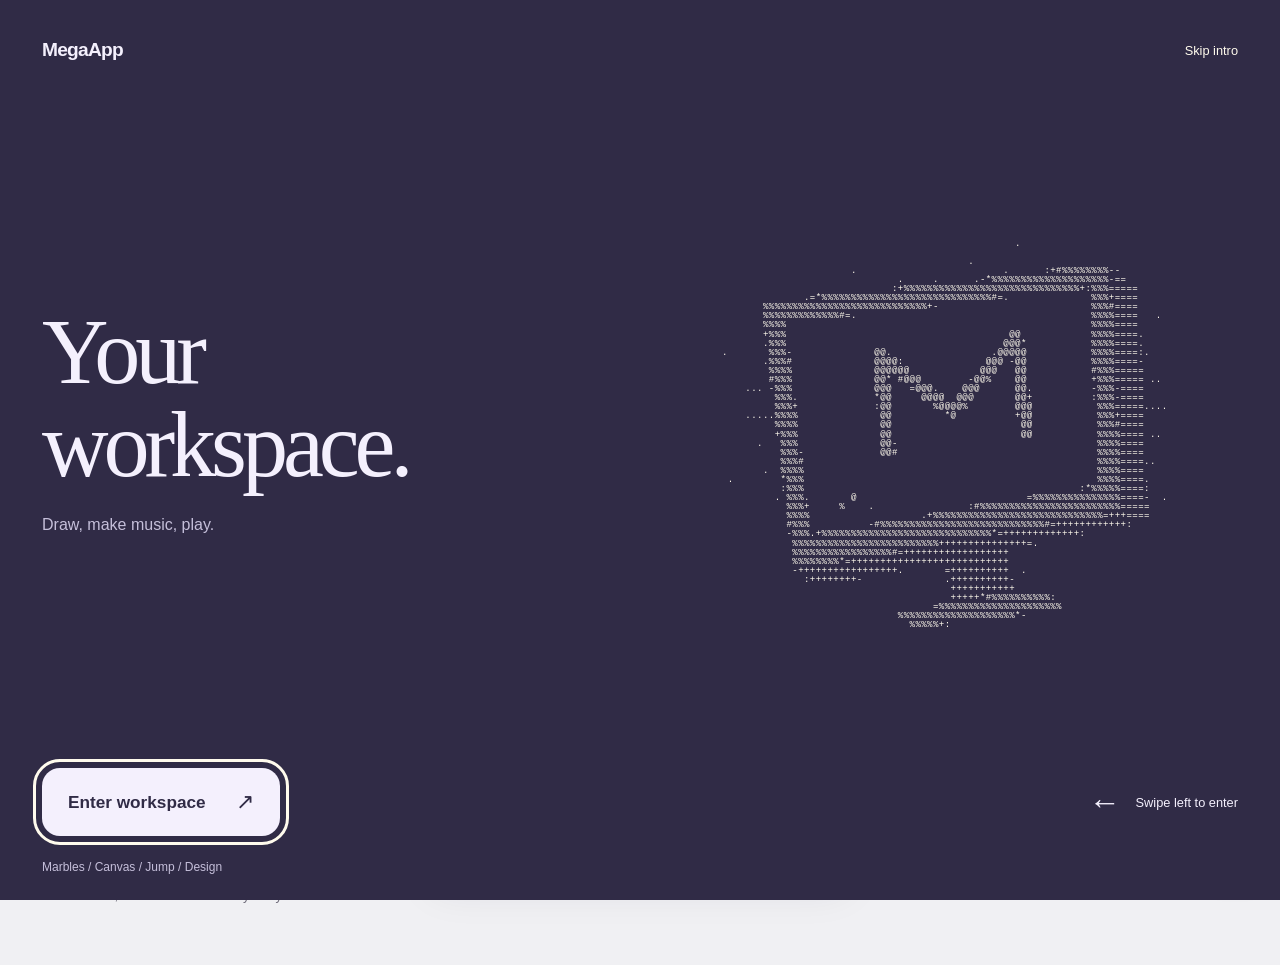
==== commit bd641ba0: "Publish working 22649a8bcfef" ====
--- a/index.html
+++ b/index.html
@@ -774,25 +774,28 @@
             <label>Feeling to aim for<input id="taste-target" maxlength="4000" value="Quiet anticipation" data-taste-edit /></label>
             <button id="taste-start" class="quiet-button" type="button" data-taste-edit>Try this feeling</button>
           </div>
-          <p class="taste-method">Your picks evolve these sketches. Feeling words and notes are saved, but aren’t interpreted by AI yet.</p>
+          <p id="taste-method" class="taste-method">Three runnable HTML artifacts.</p>
           <div class="taste-directions"><p id="taste-gesture">Tap or drag inside each view.</p><button id="taste-mode" class="quiet-button" type="button" aria-pressed="false" data-taste-edit>Watch motion</button></div>
           <div id="taste-views" class="taste-views" aria-label="Three live feeling attempts"></div>
           <div class="taste-feedback">
             <label>What feels right or wrong? <span>(optional)</span><textarea id="taste-note" maxlength="4000" rows="2" placeholder="A feels spacious, but its response is too eager…" data-taste-edit></textarea></label>
             <label>How close is your choice?<select id="taste-match" data-taste-edit><option value="unsure">Not sure yet</option><option value="far">Still far away</option><option value="close">Getting close</option><option value="yes">This has the feeling</option></select></label>
           </div>
-          <div class="taste-alternatives"><button id="taste-none" class="quiet-button" type="button" data-taste-edit>None of these</button><button id="taste-tie" class="quiet-button" type="button" data-taste-edit>Can't tell</button><button id="taste-undo" class="quiet-button" type="button" data-taste-edit>Undo last choice</button></div>
+          <div class="taste-alternatives"><button id="taste-none" class="quiet-button" type="button" data-taste-edit data-taste-judge>None of these</button><button id="taste-tie" class="quiet-button" type="button" data-taste-edit data-taste-judge>Can't tell</button><button id="taste-undo" class="quiet-button" type="button" data-taste-edit>Undo last choice</button></div>
           <p id="taste-outcome" class="taste-outcome" role="status" aria-live="polite">Choose the closest; the next three will build on your feedback.</p>
+          <div id="taste-next-actions" class="taste-data-actions" hidden><button id="taste-next-brief" class="primary-button" type="button">Export AI brief</button><button id="taste-next-import" class="quiet-button" type="button">Import next round</button></div>
           <p id="taste-save" class="taste-save" role="alert" hidden></p>
           <div class="taste-save-actions"><button id="taste-retry" class="quiet-button" type="button" hidden>Try saving again</button><button id="taste-backup" class="quiet-button" type="button" hidden>Export unreadable backup</button></div>
           <details class="taste-data"><summary>History &amp; data</summary>
-            <p>Your picks steer movement, color, spacing, softness, and response in these three live materials. Your feeling and notes are kept for a future AI generation brief; this prototype does not interpret them or invent new behaviors with a connected model.</p>
-            <p>Choices, corrections, exact sketch settings, and up to 96 contact samples per view per round save on this device. They describe what you tried and chose, not what you felt. Export is yours to share.</p>
+            <p>Each HTML artifact is an actual program with its own behavior. Your AI brief includes exact code, choices and notes. Generate the next three HTML files through an agent, package them as a round, then import it here. Automatic generation inside the app still needs a model connection.</p>
+            <p>Previews are isolated from MegaApp storage and restart when you leave or open a larger view. Source, choices, corrections and notes stay on this device. Imported HTML resources are limited to inline code and local data; remote dependencies do not load.</p>
+            <p>Earlier sketch sessions still retain their parameter comparisons and bounded contact samples. The shell does not record arbitrary inputs inside HTML artifacts. Export is yours to share.</p>
             <label>Feeling session<select id="taste-sessions" data-taste-edit></select></label>
             <div class="taste-data-actions"><button id="taste-export" class="quiet-button" type="button">Export data</button><button id="taste-brief" class="quiet-button" type="button">Export AI brief</button><button id="taste-import" class="quiet-button" type="button">Import data</button></div>
             <input id="taste-file" type="file" accept="application/json,.json" hidden />
             <p id="taste-record-count">0 saved comparisons</p><ol id="taste-history" class="taste-history"></ol>
           </details>
+          <dialog id="taste-preview" class="taste-preview" aria-labelledby="taste-preview-title"><div class="taste-preview-heading"><h2 id="taste-preview-title">Live attempt</h2><div><button id="taste-preview-download" class="quiet-button" type="button">Save HTML</button><button id="taste-preview-close" class="quiet-button" type="button">Close</button></div></div><div id="taste-preview-body" class="taste-preview-body"></div><p id="taste-preview-issue" class="taste-runtime-issue" hidden></p><p>Closing restarts the inline previews. The HTML source and your feedback are kept.</p></dialog>
         </section>
         <section
           id="panel-design"
--- a/taste.css
+++ b/taste.css
@@ -11,6 +11,20 @@
 .taste-views { display: grid; grid-template-columns: repeat(3, minmax(0, 1fr)); gap: clamp(14px, 2vw, 26px); }
 .taste-attempt { min-width: 0; }
 .taste-canvas { display: block; width: 100%; height: clamp(240px, 35vh, 390px); border-radius: 16px; background: var(--stage); }
+.taste-frame { display: block; width: 100%; height: clamp(280px, 38vh, 410px); border: 0; border-radius: 16px; background: var(--stage); }
+.taste-artifact-actions { display: flex; flex-wrap: wrap; gap: 8px; margin-top: 10px; }
+.taste-artifact-actions button { min-height: 38px; font-size: .8rem; padding: 8px 11px; }
+.taste-attempt > details { margin-top: 10px; font-size: .8rem; color: var(--muted); }
+.taste-attempt > details summary { cursor: pointer; }
+.taste-source { display: block; width: 100%; height: 250px; margin-top: 10px; color: var(--ink); background: var(--surface); border: 1px solid var(--line); padding: 12px; font: 12px/1.5 ui-monospace, monospace; resize: vertical; }
+.taste-runtime-issue { color: var(--warning); font-size: .8rem; line-height: 1.5; overflow-wrap: anywhere; }
+.taste-preview { width: min(1100px, calc(100vw - 28px)); max-height: calc(100dvh - 28px); padding: 18px; border-radius: 20px; border: 1px solid var(--line); background: var(--surface); color: var(--ink); }
+.taste-preview::backdrop { background: #18171d88; }
+.taste-preview-heading { display: flex; justify-content: space-between; align-items: center; gap: 12px; margin-bottom: 14px; }
+.taste-preview-heading h2 { font: 500 1.5rem var(--display-font); margin: 0; }
+.taste-preview-heading > div { display: flex; gap: 8px; }
+.taste-large-frame { display: block; width: 100%; height: min(66dvh, 720px); border: 0; border-radius: 12px; background: var(--stage); }
+.taste-preview > p { font-size: .8rem; color: var(--muted); margin: 12px 0 0; line-height: 1.5; }
 .taste-method { color: var(--muted); font-size: .8rem; line-height: 1.5; margin: 12px 0 0; max-width: 74ch; }
 .taste-canvas:focus-visible { outline: 3px solid var(--accent); outline-offset: 4px; }
 .taste-attempt-footer { display: flex; justify-content: space-between; align-items: center; gap: 8px; margin-top: 12px; }
@@ -20,7 +34,7 @@
 .taste-feedback label { display: block; color: var(--muted); font-size: .85rem; }
 .taste-feedback label:first-child { flex: 1; }
 .taste-feedback textarea { width: 100%; display: block; margin-top: 8px; padding: 12px 14px; min-height: 68px; resize: vertical; background: var(--surface); color: var(--ink); border: 1px solid var(--line); font: inherit; }
-.taste-feedback select, .taste-data select { display: block; width: 100%; margin-top: 8px; background: var(--surface); color: var(--ink); border: 1px solid var(--line); padding: 10px 12px; font: inherit; }
+.taste-feedback select, .taste-data select { display: block; width: 100%; margin-top: 8px; background-color: var(--surface); color: var(--ink); border: 1px solid var(--line); padding: 10px 36px 10px 12px; font: inherit; }
 .taste-alternatives { display: flex; flex-wrap: wrap; gap: 8px; margin-top: 14px; align-items: center; }
 .taste-outcome { color: var(--muted); min-height: 1.4em; font-size: .85rem; margin: 14px 0 24px; }
 .taste-data { border-top: 1px solid var(--line); padding-top: 18px; max-width: 920px; }
@@ -37,6 +51,7 @@
 @media (max-width: 760px) {
   .taste-views { grid-template-columns: 1fr; gap: 28px; }
   .taste-canvas { height: 280px; }
+  .taste-frame { height: 330px; }
   .taste-heading { align-items: start; flex-direction: column; gap: 8px; }
   .taste-target { flex-wrap: wrap; }
   .taste-target label { flex-basis: 100%; }
